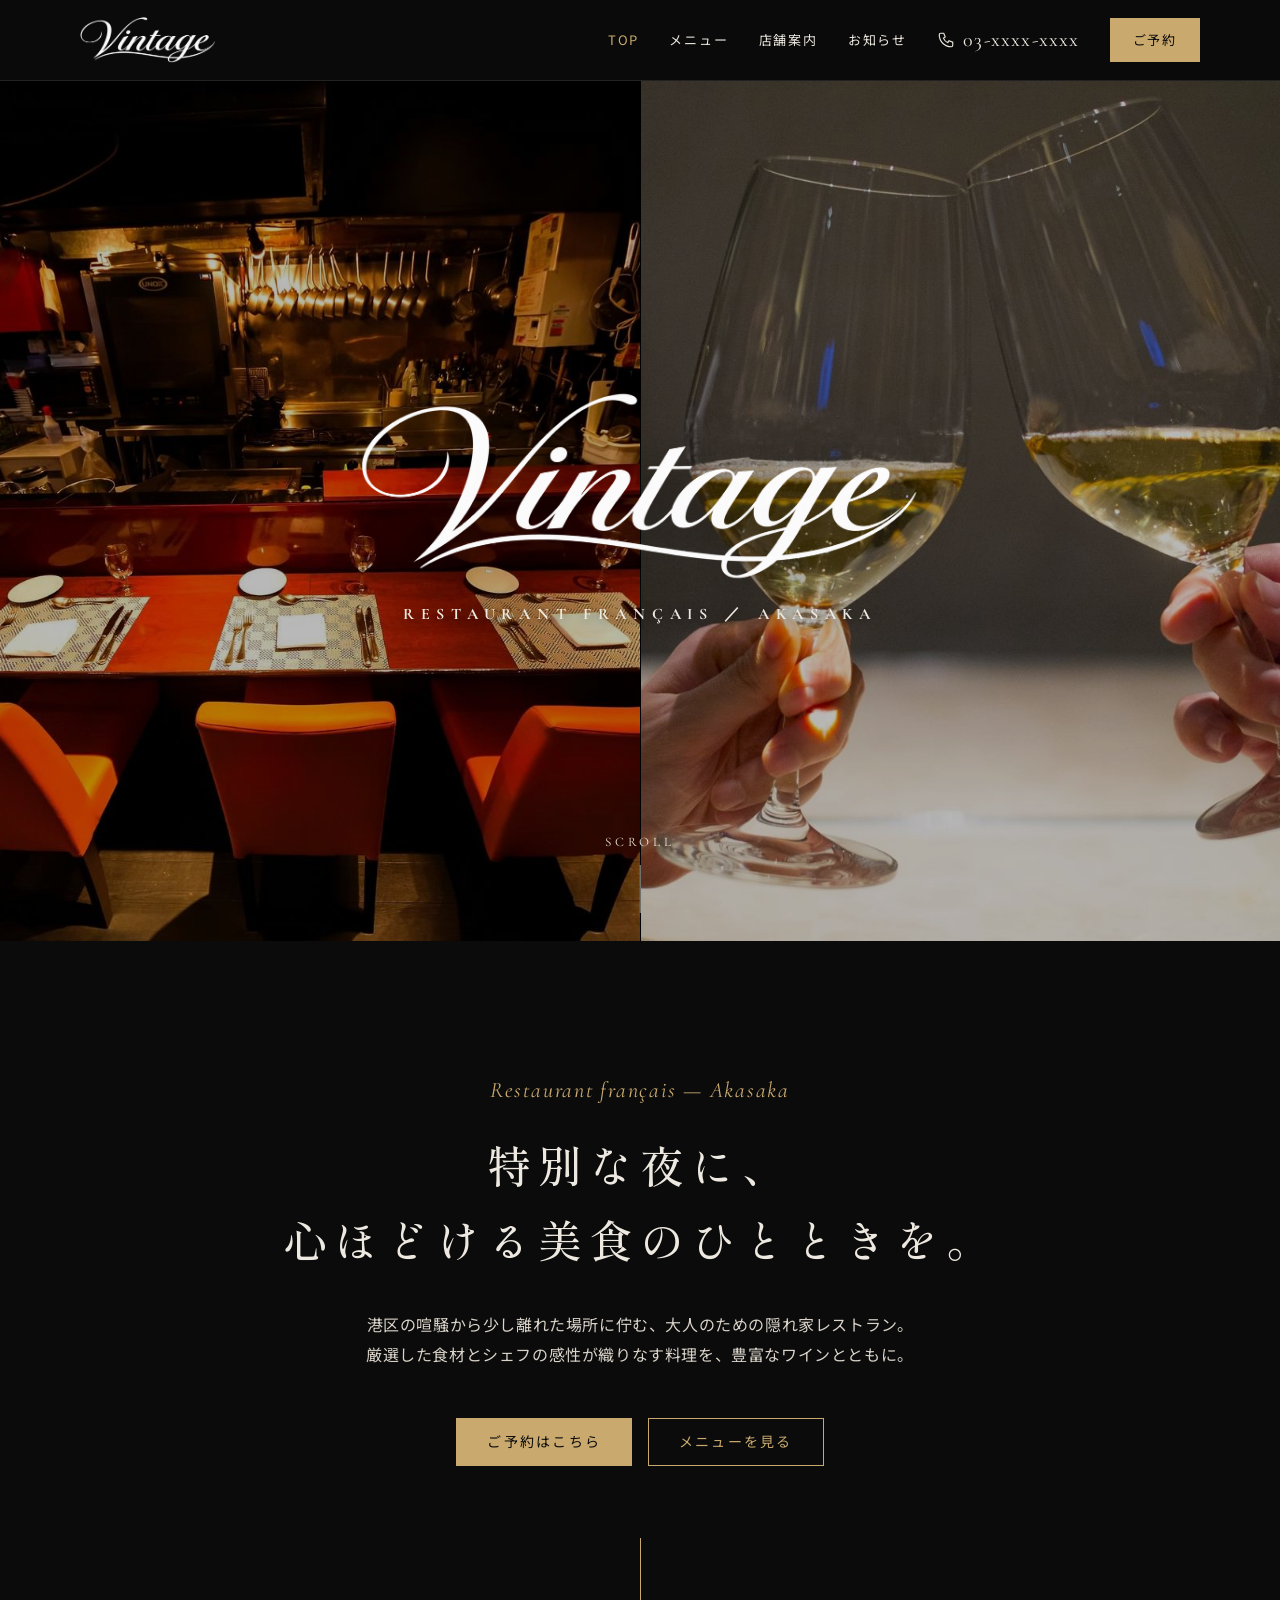
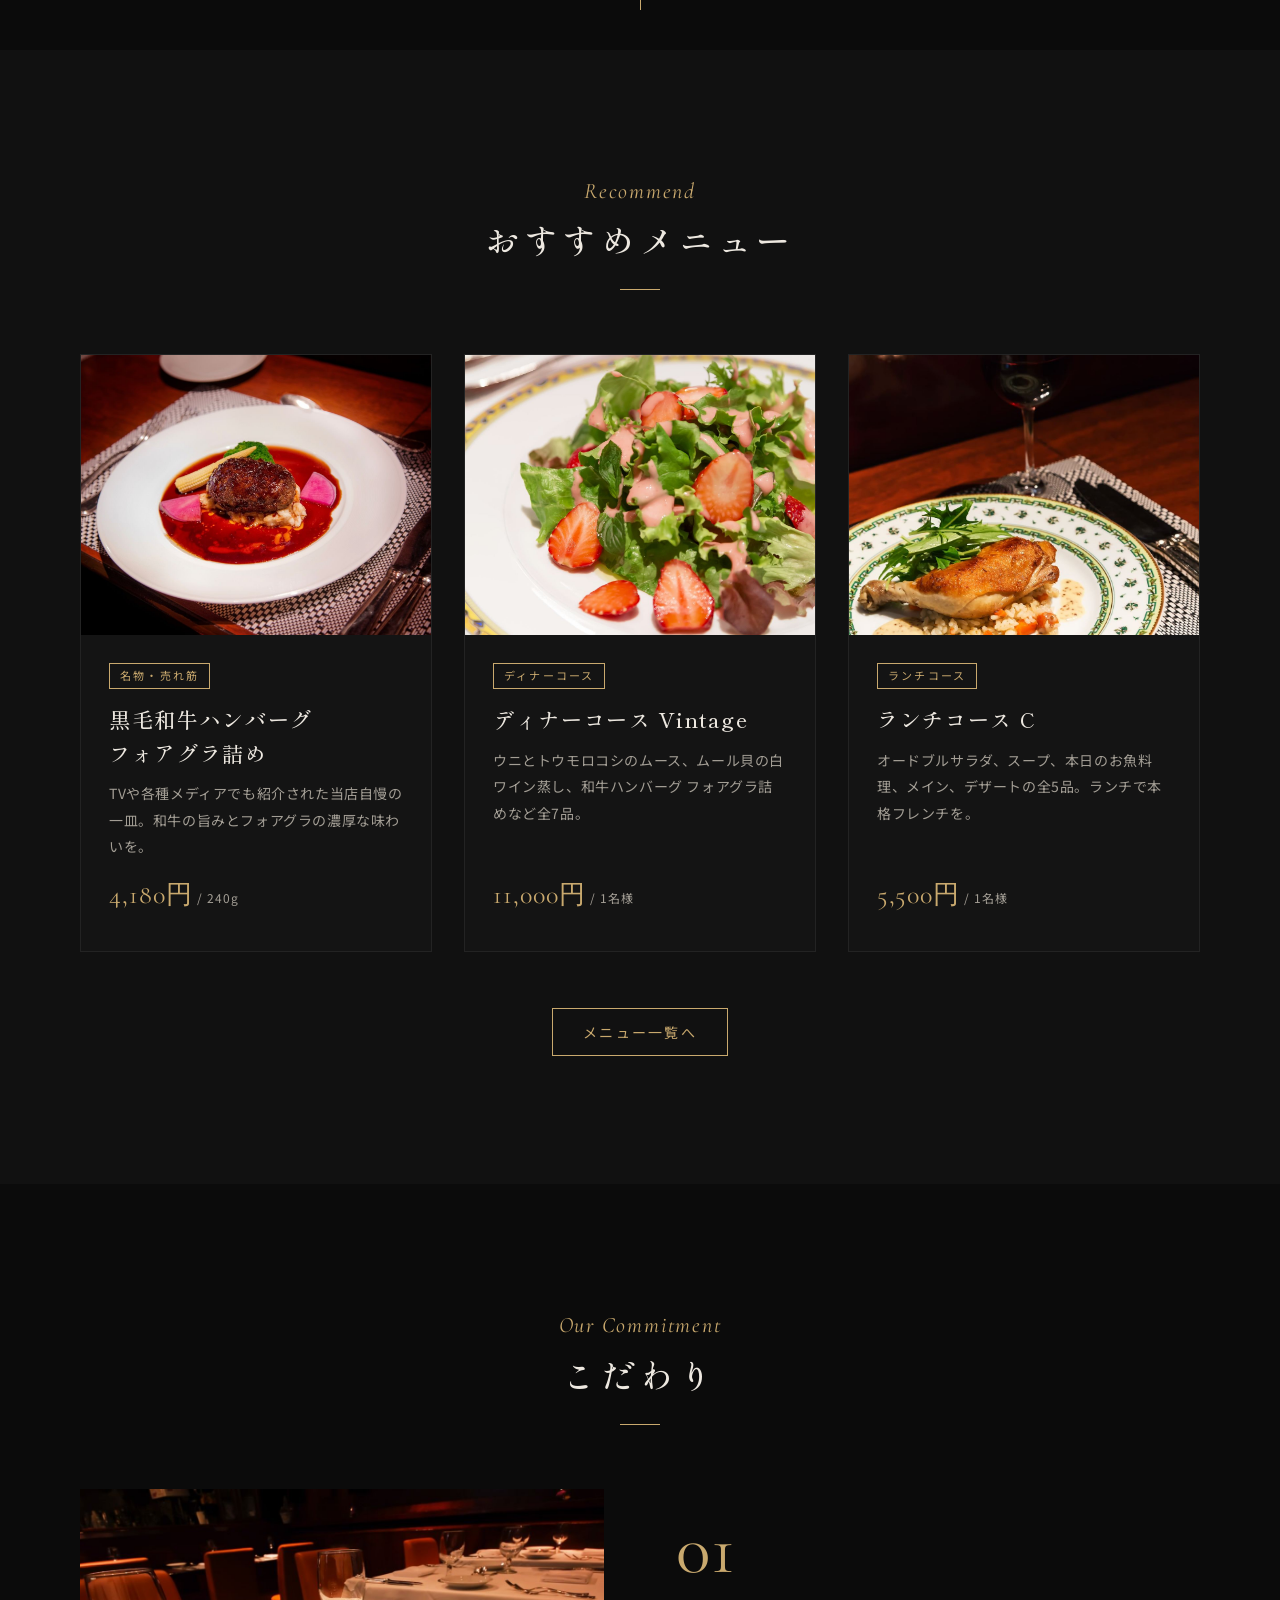
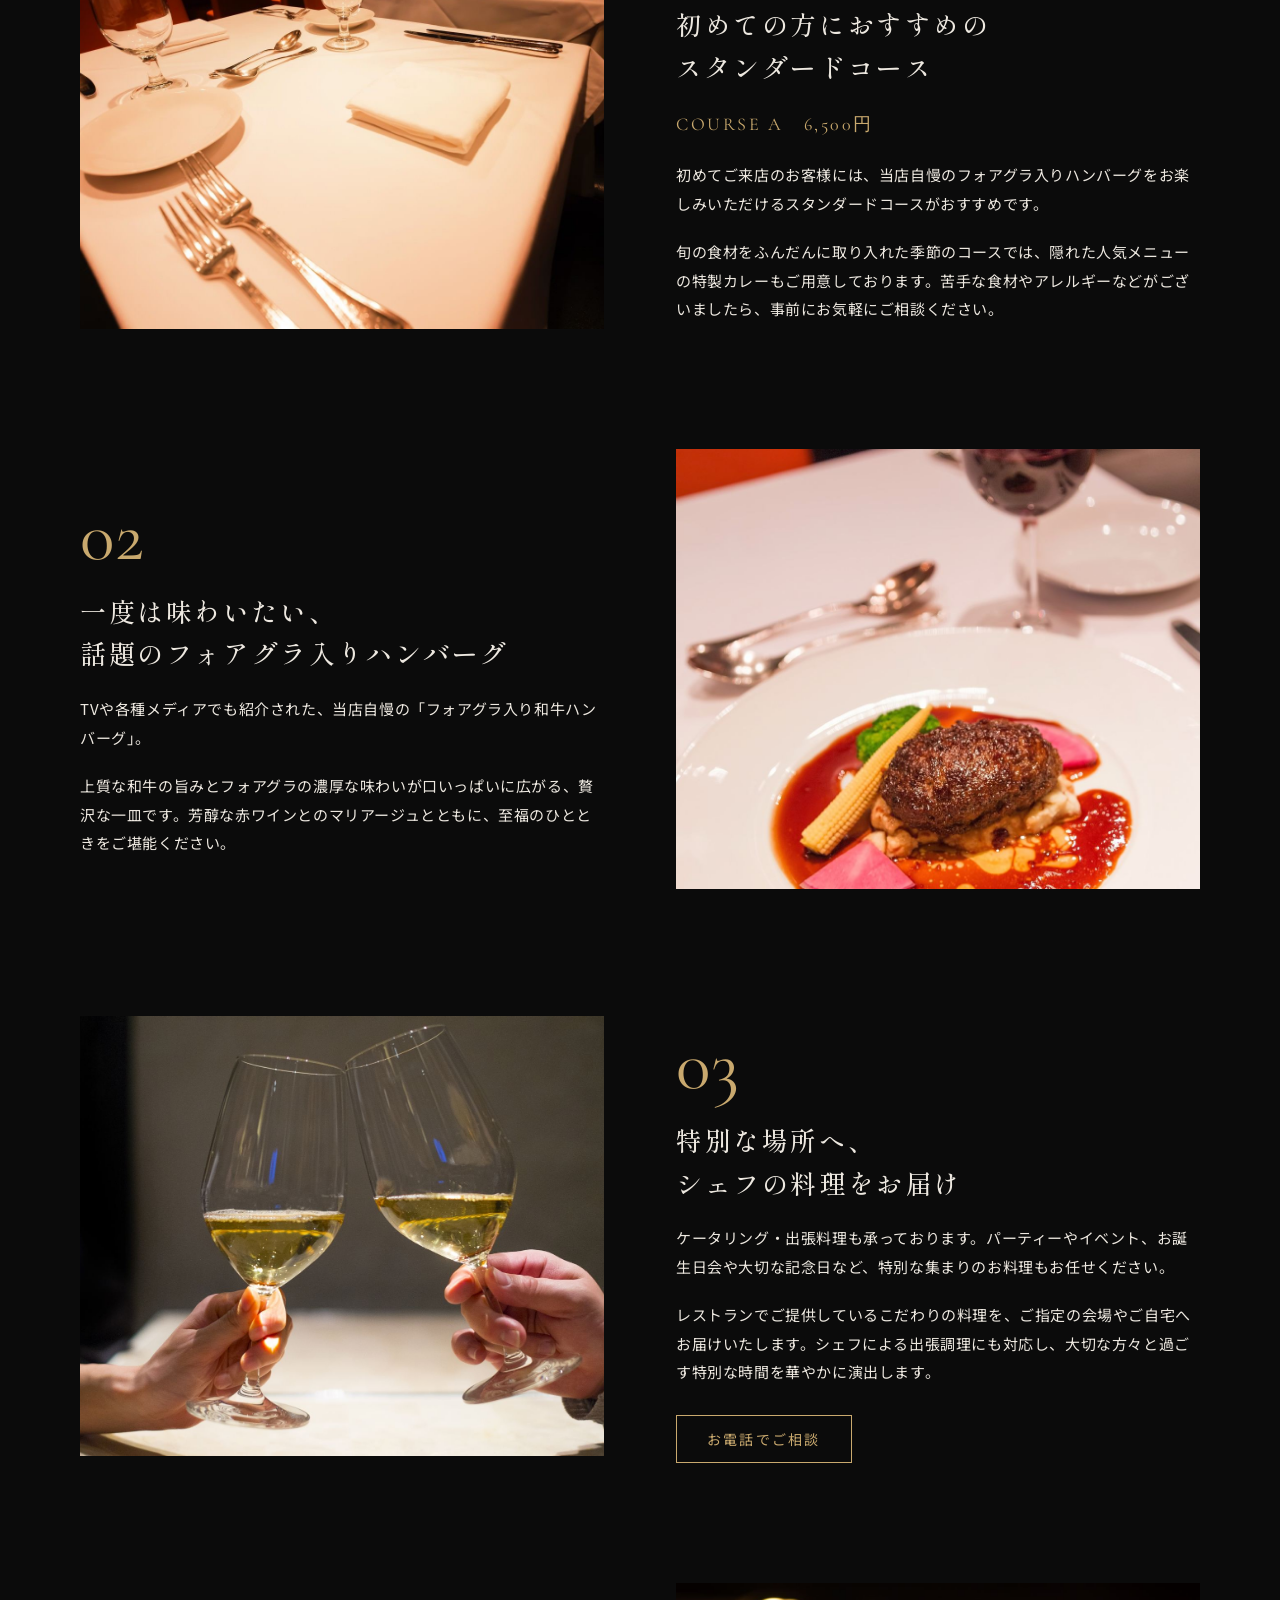
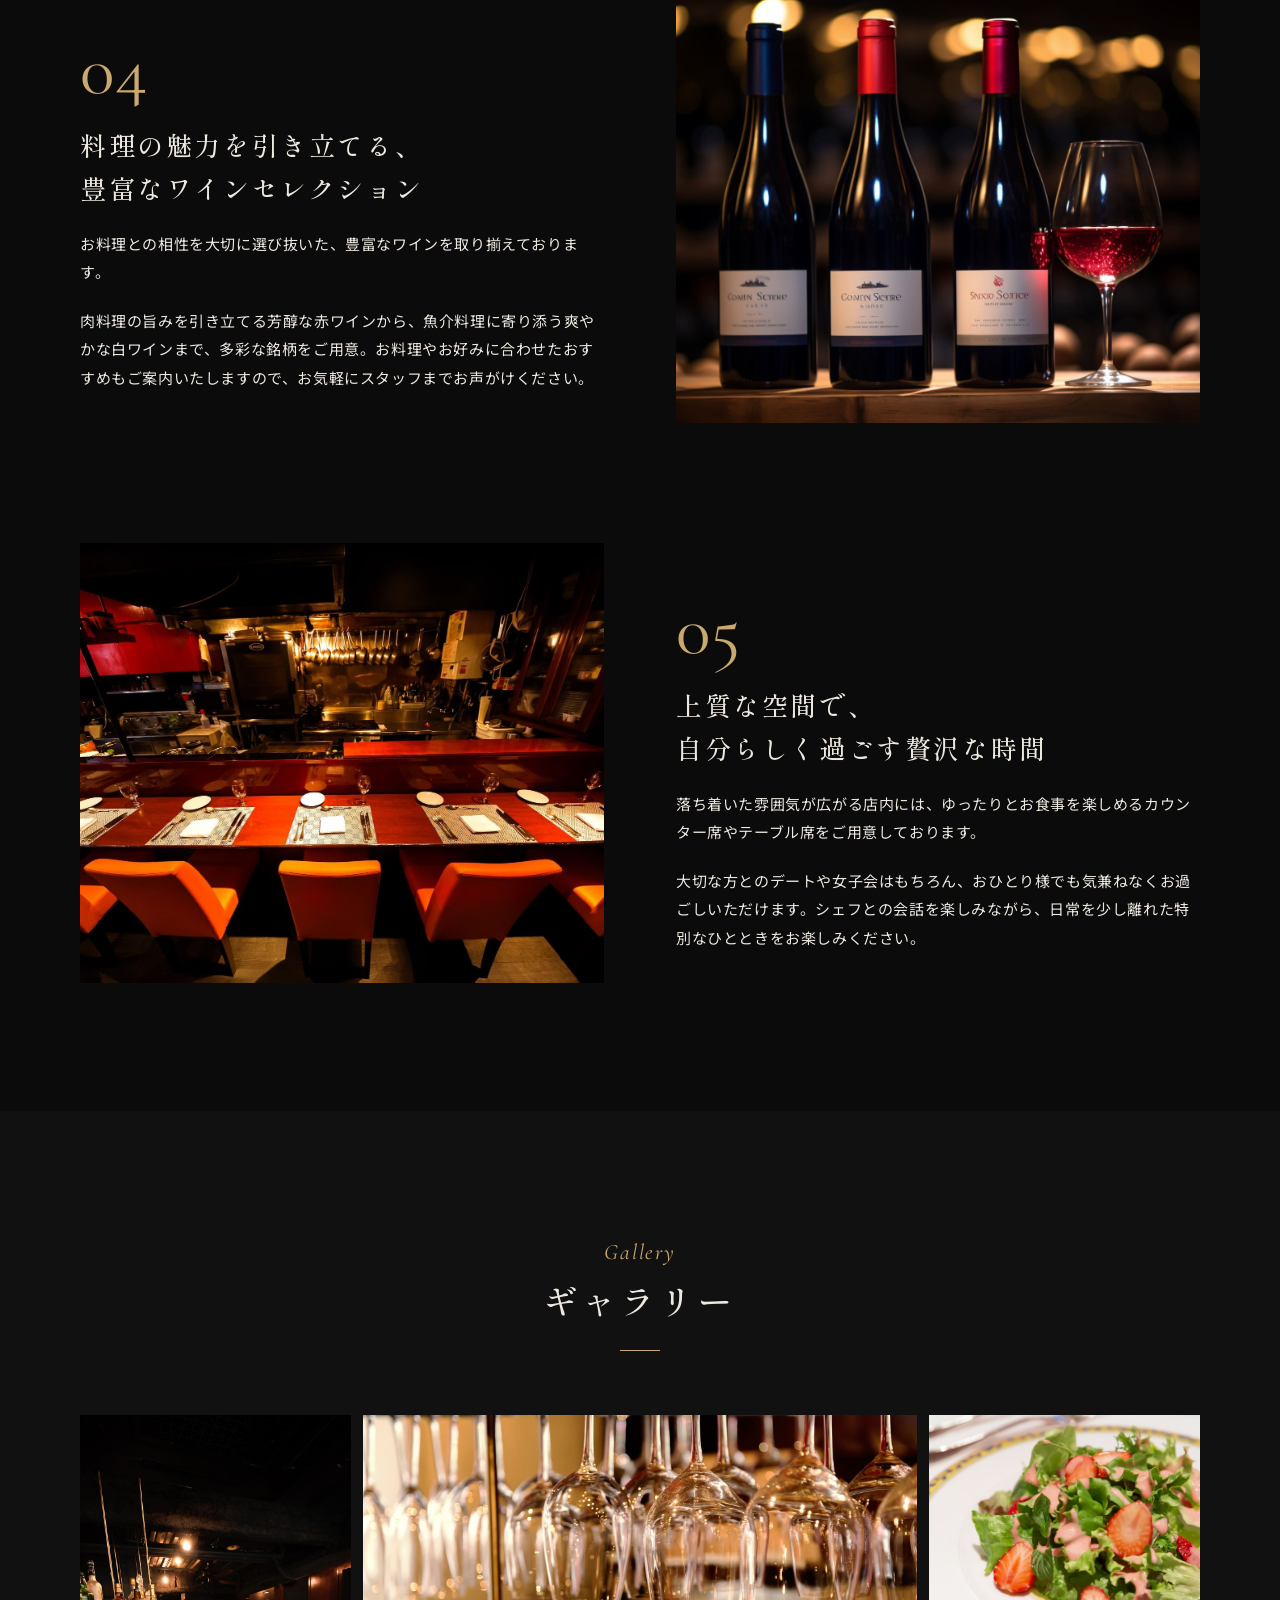
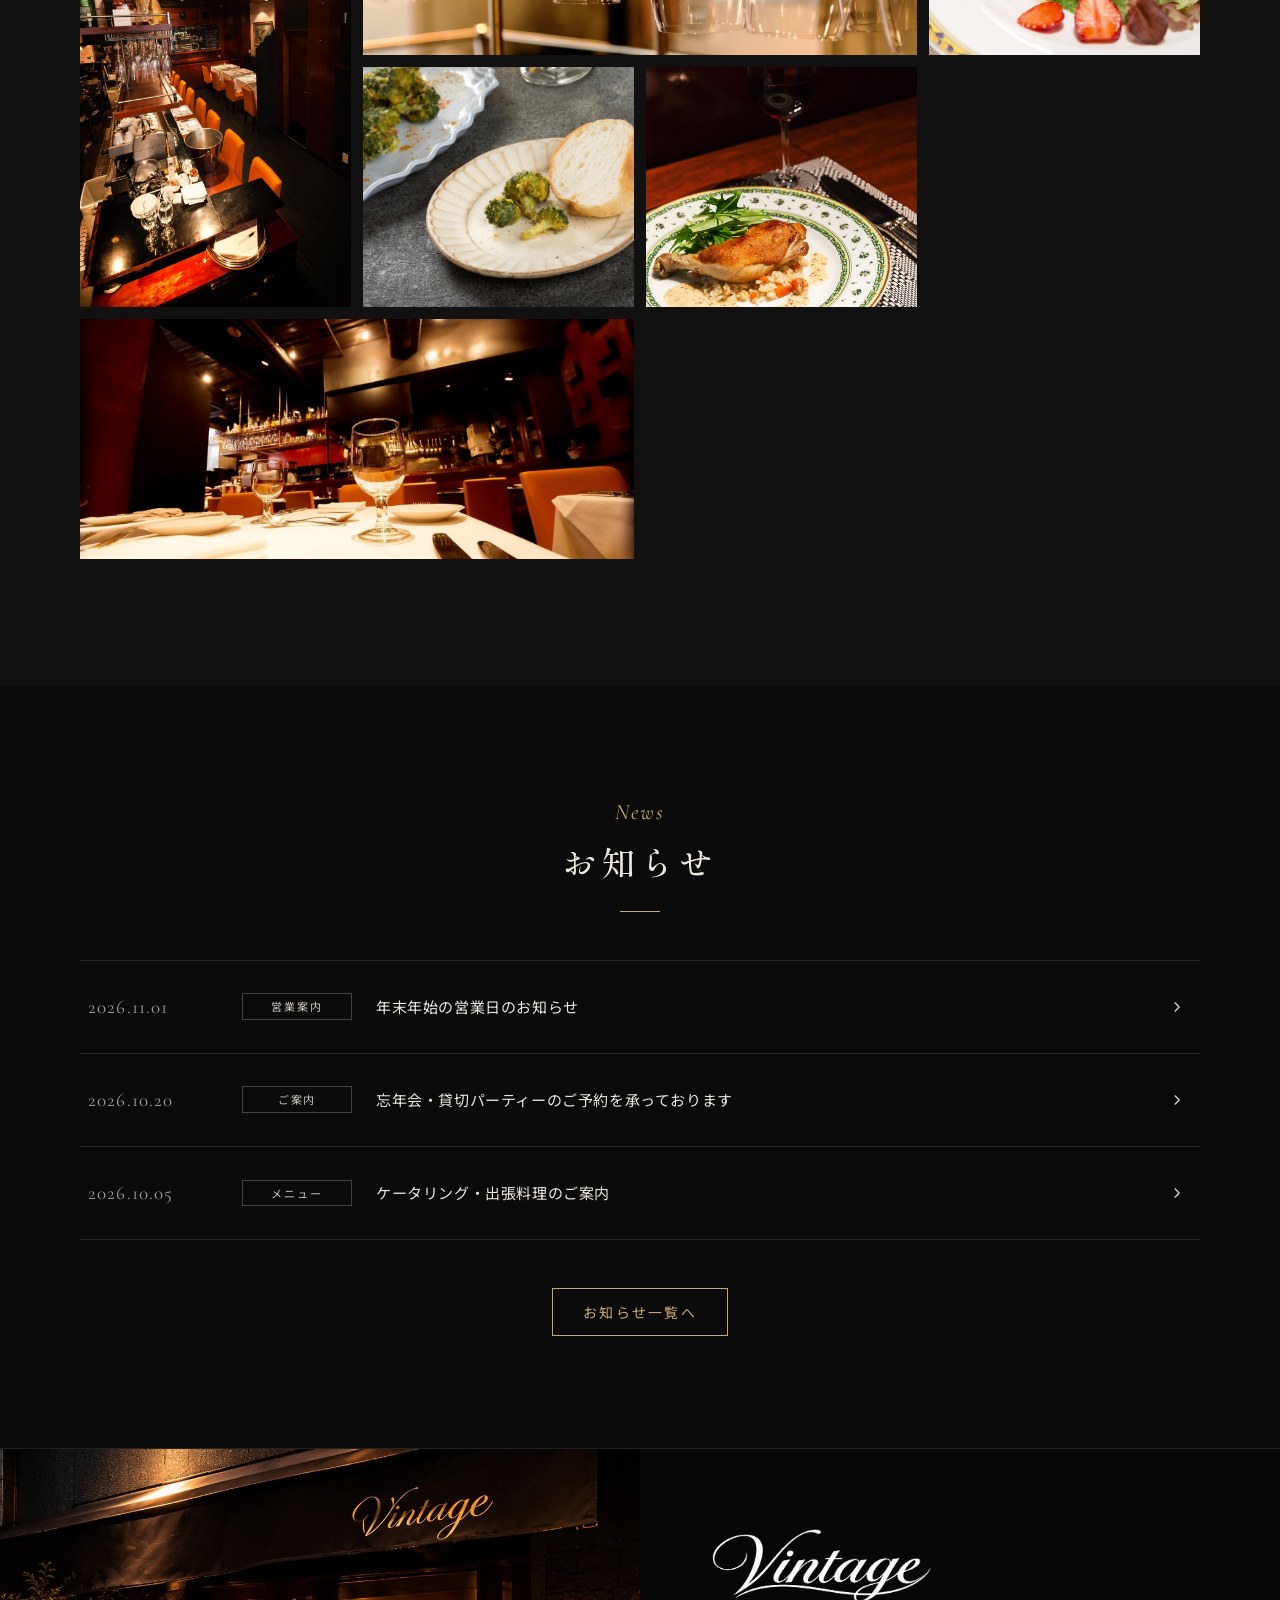
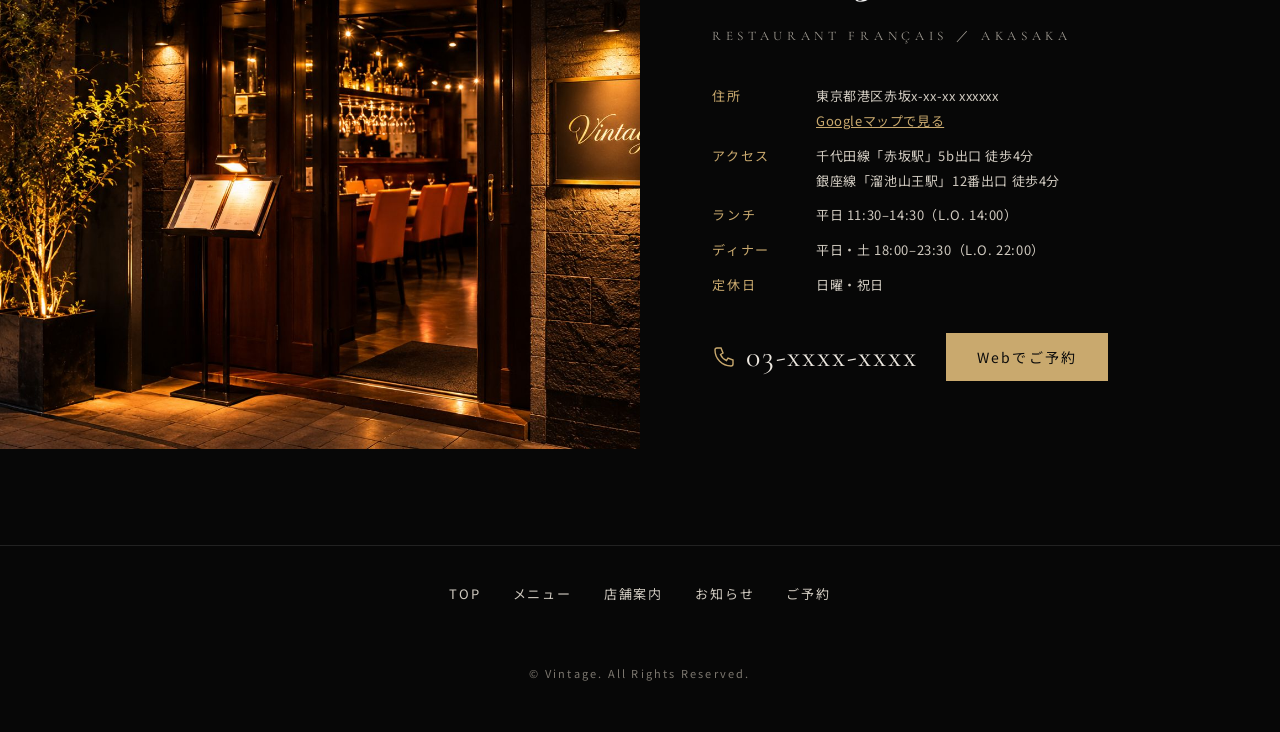
==== index.html @ 378ab314 "Vintage 公式サイトを追加 TOP・メニュー・店舗案内・お知らせ・予約の5ページを静的HTML/CSS/JSで実装。 二分割カルーセルのメインビジュアル、スマホメニュー、予約フォーム（確認表示の" ====
<!doctype html>
<html lang="ja">
<head>
<meta charset="utf-8">
<meta name="viewport" content="width=device-width, initial-scale=1">
<title>Vintage | 赤坂のフランス料理レストラン</title>
<meta name="description" content="東京・赤坂のフランス料理レストラン「Vintage」。メディアでも話題のフォアグラ入りハンバーグと豊富なワインで、特別な夜をお過ごしください。">
<link rel="preconnect" href="https://fonts.googleapis.com">
<link rel="preconnect" href="https://fonts.gstatic.com" crossorigin>
<link href="https://fonts.googleapis.com/css2?family=Cormorant+Garamond:ital,wght@0,400;0,500;1,400&amp;family=Shippori+Mincho:wght@400;500;600&amp;family=Noto+Sans+JP:wght@400;500&amp;display=swap" rel="stylesheet">
<link rel="stylesheet" href="assets/css/common.css">
<link rel="stylesheet" href="assets/css/top.css">
</head>
<body>
<div class="vt">

<!-- Header -->
<header class="hd">
<div class="wrap hd-in">
<a class="logo" href="index.html"><img src="assets/images/logo.png" alt="Vintage トップへ"></a>
<nav class="nav" aria-label="メインメニュー">
<a class="cur" href="index.html">TOP</a>
<a href="menu.html">メニュー</a>
<a href="shop.html">店舗案内</a>
<a href="news.html">お知らせ</a>
<a class="tel" href="tel:03-xxxx-xxxx"><svg width="18" height="18" viewBox="0 0 24 24" fill="none" stroke="currentColor" stroke-width="1.5" aria-hidden="true"><path d="M5 3h4l2 5-2.5 1.5a11 11 0 0 0 6 6L16 13l5 2v4a2 2 0 0 1-2 2A16 16 0 0 1 3 5a2 2 0 0 1 2-2"></path></svg>03-xxxx-xxxx</a>
<a class="btn solid" href="reserve.html">ご予約</a>
</nav>
<button class="menu-btn" type="button" aria-label="メニューを開く" aria-expanded="false" aria-controls="sp-nav"><svg width="22" height="22" viewBox="0 0 24 24" fill="none" stroke="currentColor" stroke-width="1.5" aria-hidden="true"><path d="M3 7h18M3 12h18M3 17h18"></path></svg></button>
</div>
<nav class="sp-nav" id="sp-nav" hidden aria-label="スマートフォンメニュー">
<a href="index.html">TOP</a>
<a href="menu.html">メニュー</a>
<a href="shop.html">店舗案内</a>
<a href="news.html">お知らせ</a>
<a href="tel:03-xxxx-xxxx">TEL 03-xxxx-xxxx</a>
<a class="btn solid" href="reserve.html">ご予約はこちら</a>
</nav>
</header>

<!-- First view -->
<section class="mv" aria-label="Vintage メインビジュアル">
<div class="mv-half">
<img class="slide on" src="assets/images/interior-v.jpg" alt="カウンターとテーブル席が並ぶ店内">
<img class="slide" src="assets/images/counter.jpg" alt="オープンキッチンに面したカウンター席" loading="lazy">
<img class="slide" src="assets/images/glasses.jpg" alt="吊るされたワイングラス" loading="lazy">
<img class="slide" src="assets/images/fork.jpg" alt="テーブル席の眺め" loading="lazy">
</div>
<div class="mv-half">
<img class="slide on" src="assets/images/hamburg-v.jpg" alt="フォアグラ入りハンバーグと赤ワイン">
<img class="slide" src="assets/images/toast.jpg" alt="白ワインで乾杯する二人" loading="lazy">
<img class="slide" src="assets/images/wines.jpg" alt="赤ワインのボトルとグラス" loading="lazy">
<img class="slide" src="assets/images/salad.jpg" alt="苺のサラダ" loading="lazy">
</div>
<div class="mv-veil"></div>
<h1 class="mv-logo" style="margin: 0">
<img src="assets/images/logo.png" alt="Vintage">
<p>RESTAURANT FRANÇAIS ／ AKASAKA</p>
</h1>
<div class="mv-scroll" aria-hidden="true">SCROLL<span></span></div>
</section>

<!-- Hero copy -->
<section class="intro">
<div class="wrap">
<p class="eyebrow">Restaurant français — Akasaka</p>
<h2 class="intro-copy">特別な夜に、<br>心ほどける美食のひとときを。</h2>
<p class="lead">港区の喧騒から少し離れた場所に佇む、大人のための隠れ家レストラン。<br>厳選した食材とシェフの感性が織りなす料理を、豊富なワインとともに。</p>
<div class="acts">
<a class="btn solid" href="reserve.html">ご予約はこちら</a>
<a class="btn" href="menu.html">メニューを見る</a>
</div>
<div style="width: 1px; height: 72px; background: #C9A96E; margin: 72px auto 0"></div>
</div>
</section>

<!-- Recommended -->
<section class="sec" style="background: #111111">
<div class="wrap">
<div class="sec-head">
<p class="eyebrow">Recommend</p>
<h2 class="h2">おすすめメニュー</h2>
<div class="rule"></div>
</div>
<div class="cards">
<article class="card">
<img src="assets/images/hamburg.jpg" alt="フォアグラ詰め黒毛和牛ハンバーグ">
<div class="card-b">
<span class="tag">名物・売れ筋</span>
<h3>黒毛和牛ハンバーグ<br>フォアグラ詰め</h3>
<p class="muted" style="margin: 0; font-size: 14px">TVや各種メディアでも紹介された当店自慢の一皿。和牛の旨みとフォアグラの濃厚な味わいを。</p>
<p class="price" style="margin-bottom: 0">4,180円<small>/ 240g</small></p>
</div>
</article>
<article class="card">
<img src="assets/images/salad.jpg" alt="苺とグリーンのサラダ">
<div class="card-b">
<span class="tag">ディナーコース</span>
<h3>ディナーコース Vintage</h3>
<p class="muted" style="margin: 0; font-size: 14px">ウニとトウモロコシのムース、ムール貝の白ワイン蒸し、和牛ハンバーグ フォアグラ詰めなど全7品。</p>
<p class="price" style="margin-bottom: 0">11,000円<small>/ 1名様</small></p>
</div>
</article>
<article class="card">
<img src="assets/images/chicken.jpg" alt="コンフィとワイン">
<div class="card-b">
<span class="tag">ランチコース</span>
<h3>ランチコース C</h3>
<p class="muted" style="margin: 0; font-size: 14px">オードブルサラダ、スープ、本日のお魚料理、メイン、デザートの全5品。ランチで本格フレンチを。</p>
<p class="price" style="margin-bottom: 0">5,500円<small>/ 1名様</small></p>
</div>
</article>
</div>
<div style="text-align: center; margin-top: 56px"><a class="btn" href="menu.html">メニュー一覧へ</a></div>
</div>
</section>

<!-- Kodawari -->
<section class="sec">
<div class="wrap">
<div class="sec-head">
<p class="eyebrow">Our Commitment</p>
<h2 class="h2">こだわり</h2>
<div class="rule"></div>
</div>
<div class="kd">
<div class="kd-row">
<div class="kd-img"><img src="assets/images/tableset.jpg" alt="白いクロスのテーブルセッティング"></div>
<div>
<p class="kd-num">01</p>
<h3>初めての方におすすめの<br>スタンダードコース</h3>
<span class="kd-sub">COURSE A　6,500円</span>
<p>初めてご来店のお客様には、当店自慢のフォアグラ入りハンバーグをお楽しみいただけるスタンダードコースがおすすめです。</p>
<p>旬の食材をふんだんに取り入れた季節のコースでは、隠れた人気メニューの特製カレーもご用意しております。苦手な食材やアレルギーなどがございましたら、事前にお気軽にご相談ください。</p>
</div>
</div>
<div class="kd-row rev">
<div class="kd-img"><img src="assets/images/hamburg-v.jpg" alt="赤ワインとフォアグラ入りハンバーグ"></div>
<div>
<p class="kd-num">02</p>
<h3>一度は味わいたい、<br>話題のフォアグラ入りハンバーグ</h3>
<p>TVや各種メディアでも紹介された、当店自慢の「フォアグラ入り和牛ハンバーグ」。</p>
<p>上質な和牛の旨みとフォアグラの濃厚な味わいが口いっぱいに広がる、贅沢な一皿です。芳醇な赤ワインとのマリアージュとともに、至福のひとときをご堪能ください。</p>
</div>
</div>
<div class="kd-row">
<div class="kd-img"><img src="assets/images/toast.jpg" alt="白ワインで乾杯する二人"></div>
<div>
<p class="kd-num">03</p>
<h3>特別な場所へ、<br>シェフの料理をお届け</h3>
<p>ケータリング・出張料理も承っております。パーティーやイベント、お誕生日会や大切な記念日など、特別な集まりのお料理もお任せください。</p>
<p>レストランでご提供しているこだわりの料理を、ご指定の会場やご自宅へお届けいたします。シェフによる出張調理にも対応し、大切な方々と過ごす特別な時間を華やかに演出します。</p>
<div style="margin-top: 28px"><a class="btn" href="tel:03-xxxx-xxxx">お電話でご相談</a></div>
</div>
</div>
<div class="kd-row rev">
<div class="kd-img"><img src="assets/images/wines.jpg" alt="並んだ赤ワインのボトルとグラス"></div>
<div>
<p class="kd-num">04</p>
<h3>料理の魅力を引き立てる、<br>豊富なワインセレクション</h3>
<p>お料理との相性を大切に選び抜いた、豊富なワインを取り揃えております。</p>
<p>肉料理の旨みを引き立てる芳醇な赤ワインから、魚介料理に寄り添う爽やかな白ワインまで、多彩な銘柄をご用意。お料理やお好みに合わせたおすすめもご案内いたしますので、お気軽にスタッフまでお声がけください。</p>
</div>
</div>
<div class="kd-row">
<div class="kd-img"><img src="assets/images/counter.jpg" alt="オープンキッチンに面したカウンター席"></div>
<div>
<p class="kd-num">05</p>
<h3>上質な空間で、<br>自分らしく過ごす贅沢な時間</h3>
<p>落ち着いた雰囲気が広がる店内には、ゆったりとお食事を楽しめるカウンター席やテーブル席をご用意しております。</p>
<p>大切な方とのデートや女子会はもちろん、おひとり様でも気兼ねなくお過ごしいただけます。シェフとの会話を楽しみながら、日常を少し離れた特別なひとときをお楽しみください。</p>
</div>
</div>
</div>
</div>
</section>

<!-- Gallery -->
<section class="sec" style="background: #111111">
<div class="wrap">
<div class="sec-head">
<p class="eyebrow">Gallery</p>
<h2 class="h2">ギャラリー</h2>
<div class="rule"></div>
</div>
<div class="gal">
<img class="tall" src="assets/images/interior-v.jpg" alt="店内の奥行き">
<img class="wide" src="assets/images/glasses.jpg" alt="吊るされたワイングラス">
<img src="assets/images/salad.jpg" alt="苺のサラダ">
<img src="assets/images/broccoli.jpg" alt="ブロッコリーのフリットとパン">
<img src="assets/images/chicken.jpg" alt="コンフィと赤ワイン">
<img class="wide" src="assets/images/fork.jpg" alt="テーブル席の眺め">
</div>
</div>
</section>

<!-- News -->
<section class="sec" style="padding-top: 112px; padding-bottom: 112px">
<div class="wrap">
<div class="sec-head" style="margin-bottom: 48px">
<p class="eyebrow">News</p>
<h2 class="h2">お知らせ</h2>
<div class="rule"></div>
</div>
<ul class="news">
<li><a href="news.html#n1"><span class="date">2026.11.01</span><span class="cat">営業案内</span><span class="ttl">年末年始の営業日のお知らせ</span><svg width="18" height="18" viewBox="0 0 24 24" fill="none" stroke="currentColor" stroke-width="1.5" aria-hidden="true"><path d="M9 6l6 6-6 6"></path></svg></a></li>
<li><a href="news.html#n2"><span class="date">2026.10.20</span><span class="cat">ご案内</span><span class="ttl">忘年会・貸切パーティーのご予約を承っております</span><svg width="18" height="18" viewBox="0 0 24 24" fill="none" stroke="currentColor" stroke-width="1.5" aria-hidden="true"><path d="M9 6l6 6-6 6"></path></svg></a></li>
<li><a href="news.html#n3"><span class="date">2026.10.05</span><span class="cat">メニュー</span><span class="ttl">ケータリング・出張料理のご案内</span><svg width="18" height="18" viewBox="0 0 24 24" fill="none" stroke="currentColor" stroke-width="1.5" aria-hidden="true"><path d="M9 6l6 6-6 6"></path></svg></a></li>
</ul>
<div style="text-align: center; margin-top: 48px"><a class="btn" href="news.html">お知らせ一覧へ</a></div>
</div>
</section>

<!-- Footer -->
<footer class="ft">
<div class="ft-main">
<div class="ft-photo"><img src="assets/images/exterior.jpg" alt="夜のVintage外観"></div>
<div class="ft-body">
<a class="ft-logo" href="index.html"><img src="assets/images/logo.png" alt="Vintage トップへ"></a>
<p class="ft-sub">RESTAURANT FRANÇAIS ／ AKASAKA</p>
<dl class="ft-dl">
<dt>住所</dt><dd>東京都港区赤坂x-xx-xx xxxxxx<br><a href="https://www.google.com/maps/search/?api=1&amp;query=%E6%9D%B1%E4%BA%AC%E9%83%BD%E6%B8%AF%E5%8C%BA%E8%B5%A4%E5%9D%82" target="_blank" rel="noopener">Googleマップで見る</a></dd>
<dt>アクセス</dt><dd>千代田線「赤坂駅」5b出口 徒歩4分<br>銀座線「溜池山王駅」12番出口 徒歩4分</dd>
<dt>ランチ</dt><dd>平日 11:30–14:30（L.O. 14:00）</dd>
<dt>ディナー</dt><dd>平日・土 18:00–23:30（L.O. 22:00）</dd>
<dt>定休日</dt><dd>日曜・祝日</dd>
</dl>
<div class="ft-acts">
<a class="ft-tel" href="tel:03-xxxx-xxxx"><svg width="24" height="24" viewBox="0 0 24 24" fill="none" stroke="#C9A96E" stroke-width="1.4" aria-hidden="true"><path d="M5 3h4l2 5-2.5 1.5a11 11 0 0 0 6 6L16 13l5 2v4a2 2 0 0 1-2 2A16 16 0 0 1 3 5a2 2 0 0 1 2-2"></path></svg>03-xxxx-xxxx</a>
<a class="btn solid" href="reserve.html">Webでご予約</a>
</div>
</div>
</div>
<nav class="ft-nav" aria-label="フッターメニュー">
<a href="index.html">TOP</a>
<a href="menu.html">メニュー</a>
<a href="shop.html">店舗案内</a>
<a href="news.html">お知らせ</a>
<a href="reserve.html">ご予約</a>
</nav>
<p class="copy">© Vintage. All Rights Reserved.</p>
</footer>

</div>
<script src="assets/js/main.js" defer></script>
</body>
</html>
---- assets/css/common.css ----
/* Vintage — shared styles (header, footer, buttons, base) */
body{margin:0;background:#0B0B0B}
a{color:#C9A96E}
a:hover{color:#E3CB98}
.vt{font-family:'Noto Sans JP',sans-serif;color:#EDE8E0;background:#0B0B0B;line-height:1.9;letter-spacing:.04em;font-size:15px}
.vt *{box-sizing:border-box}
.vt img{display:block;max-width:100%}
.wrap{max-width:1200px;margin:0 auto;padding:0 40px}
.hd{position:sticky;top:0;z-index:50;background:rgba(11,11,11,.94);border-bottom:1px solid #222}
.hd-in{display:flex;align-items:center;justify-content:space-between;gap:24px;height:80px}
.logo{font-family:'Cormorant Garamond',serif;font-size:34px;letter-spacing:.14em;color:#EDE8E0;text-decoration:none;line-height:1}
.logo:hover{color:#EDE8E0}
.hd .logo img{height:46px;width:auto;display:block}
.logo small{display:block;font-size:10px;letter-spacing:.3em;color:#A39E95;margin-top:6px;font-family:'Noto Sans JP',sans-serif}
.nav{display:flex;gap:30px;align-items:center}
.nav a{color:#EDE8E0;text-decoration:none;font-size:13px;letter-spacing:.14em}
.nav a:hover,.nav a.cur{color:#C9A96E}
.nav .tel{display:flex;align-items:center;gap:8px;font-family:'Cormorant Garamond',serif;font-size:20px;letter-spacing:.06em}
.btn{display:inline-flex;align-items:center;justify-content:center;gap:10px;min-height:48px;padding:0 30px;border:1px solid #C9A96E;color:#C9A96E;background:transparent;text-decoration:none;font-size:14px;letter-spacing:.16em;font-family:'Noto Sans JP',sans-serif;cursor:pointer;transition:background .2s,color .2s}
.btn:hover{background:#C9A96E;color:#0B0B0B}
.btn.solid{background:#C9A96E;color:#0B0B0B}
.btn.solid:hover{background:#E3CB98;border-color:#E3CB98;color:#0B0B0B}
.nav .btn{min-height:44px;padding:0 22px;color:#0B0B0B}
.menu-btn{display:none;width:48px;height:48px;align-items:center;justify-content:center;background:transparent;border:1px solid #333;color:#EDE8E0;cursor:pointer}
.sp-nav{border-top:1px solid #222;padding:12px 20px 24px;display:flex;flex-direction:column;background:#0B0B0B}
.sp-nav a{color:#EDE8E0;text-decoration:none;padding:14px 0;border-bottom:1px solid #1C1C1C;letter-spacing:.14em;font-size:15px}
.sp-nav .btn{margin-top:20px;border-bottom:1px solid #C9A96E;color:#0B0B0B}
.muted{color:#A39E95}
.ft{border-top:1px solid #222;background:#070707;padding:0 0 32px}
.ft-main{display:grid;grid-template-columns:minmax(0,1fr) minmax(0,1fr)}
.ft-photo{position:relative;min-height:600px}
.ft-photo img{position:absolute;inset:0;width:100%;height:100%;object-fit:cover}
.ft-body{padding:80px 72px 64px;max-width:680px}
.ft-logo{display:inline-block}
.ft-logo img{width:220px;height:auto}
.ft-sub{margin:12px 0 0;font-family:'Cormorant Garamond',serif;font-size:13px;letter-spacing:.36em;color:#A39E95}
.ft-dl{display:grid;grid-template-columns:88px minmax(0,1fr);gap:10px 16px;margin:36px 0 0;font-size:13px;line-height:1.9}
.ft-dl dt{color:#C9A96E;letter-spacing:.14em}
.ft-dl dd{margin:0;color:#CFC9BF}
.ft-acts{display:flex;flex-wrap:wrap;align-items:center;gap:20px 28px;margin-top:36px}
.ft-tel{display:inline-flex;align-items:center;gap:10px;font-family:'Cormorant Garamond',serif;font-size:30px;letter-spacing:.06em;color:#EDE8E0;text-decoration:none;line-height:1;min-height:44px}
.ft-tel:hover{color:#C9A96E}
.ft .ft-nav{max-width:none;justify-content:center;margin:96px 0 0;padding:36px 20px 0;border-top:1px solid #222}
.ft .copy{margin:56px 0 0;padding-bottom:16px}
.ft-in{display:flex;flex-wrap:wrap;justify-content:space-between;gap:48px}
.ft-nav{display:flex;flex-wrap:wrap;gap:12px 32px;align-content:flex-start;max-width:420px}
.ft-nav a{color:#CFC9BF;text-decoration:none;font-size:13px;letter-spacing:.14em}
.ft-nav a:hover{color:#C9A96E}
.copy{margin-top:64px;font-size:11px;letter-spacing:.2em;color:#7C776F;text-align:center}
[hidden]{display:none!important}
@media (min-width:961px){.sp-nav{display:none!important}}
@media (max-width:960px){
.hd .logo img{height:38px}
.nav{display:none}
.menu-btn{display:inline-flex}
.wrap{padding:0 20px}
.ft-main{grid-template-columns:minmax(0,1fr)}
.ft-photo{min-height:260px}
.ft-body{padding:48px 20px 40px}
.ft-logo img{width:180px}
}
---- assets/css/top.css ----
/* Vintage | 赤坂のフランス料理レストラン */
.eyebrow{font-family:'Cormorant Garamond',serif;font-style:italic;color:#C9A96E;font-size:22px;letter-spacing:.08em;line-height:1.2;margin:0}
.h2{font-family:'Shippori Mincho',serif;font-weight:500;font-size:34px;line-height:1.5;margin:10px 0 0;letter-spacing:.14em}
.sec-head{text-align:center;margin-bottom:64px}
.sec-head .rule{width:40px;height:1px;background:#C9A96E;margin:24px auto 0}
.sec{padding:128px 0}
.mv{position:relative;height:860px;display:grid;grid-template-columns:repeat(2,minmax(0,1fr));overflow:hidden;background:#000}
.mv-half{position:relative;overflow:hidden}
.mv-half + .mv-half{border-left:1px solid #000}
.slide{position:absolute;inset:0;width:100%;height:100%;object-fit:cover;opacity:0;transform:scale(1.08);transition:opacity 1.6s ease,transform 7s ease-out}
.slide.on{opacity:1;transform:scale(1)}
.mv-veil{position:absolute;inset:0;background:rgba(0,0,0,.28);pointer-events:none}
.mv-logo{position:absolute;left:50%;top:50%;transform:translate(-50%,-50%);width:min(560px,70%);text-align:center;pointer-events:none}
.mv-logo img{width:100%;height:auto;margin:0 auto;filter:drop-shadow(0 4px 24px rgba(0,0,0,.55))}
.mv-logo p{margin:18px 0 0;font-family:'Cormorant Garamond',serif;font-size:16px;letter-spacing:.42em;color:#EDE8E0;text-shadow:0 2px 12px rgba(0,0,0,.6)}
.mv-scroll{position:absolute;left:50%;bottom:28px;transform:translateX(-50%);display:flex;flex-direction:column;align-items:center;gap:10px;font-family:'Cormorant Garamond',serif;font-size:13px;letter-spacing:.3em;color:#EDE8E0}
.mv-scroll span{display:block;width:1px;height:48px;background:rgba(237,232,224,.6)}
.intro{padding:136px 0 40px;text-align:center}
.intro .intro-copy{font-family:'Shippori Mincho',serif;font-weight:500;font-size:44px;line-height:1.7;letter-spacing:.16em;margin:24px 0 0}
.intro .lead{font-size:16px;margin:32px auto 0;max-width:620px;color:#D9D3C9}
.intro .acts{display:flex;flex-wrap:wrap;justify-content:center;gap:16px;margin-top:48px}
@media (prefers-reduced-motion:reduce){.slide{transition:none;transform:none}}
.cards{display:grid;grid-template-columns:repeat(3,minmax(0,1fr));gap:32px}
.card{background:#141414;border:1px solid #232323;display:flex;flex-direction:column}
.card img{width:100%;height:280px;object-fit:cover}
.card-b{padding:28px 28px 32px;display:flex;flex-direction:column;gap:10px;flex-grow:1}
.tag{display:inline-block;align-self:flex-start;font-size:11px;letter-spacing:.2em;border:1px solid #C9A96E;color:#C9A96E;padding:2px 10px;line-height:1.8}
.card h3{font-family:'Shippori Mincho',serif;font-weight:500;font-size:21px;line-height:1.6;margin:4px 0 0;letter-spacing:.08em}
.price{font-family:'Cormorant Garamond',serif;font-size:26px;color:#C9A96E;letter-spacing:.04em;margin-top:auto}
.price small{font-family:'Noto Sans JP',sans-serif;font-size:12px;color:#A39E95;margin-left:4px}
.kd{display:flex;flex-direction:column;gap:120px}
.kd-row{display:grid;grid-template-columns:repeat(2,minmax(0,1fr));gap:72px;align-items:center}
.kd-row img{width:100%;height:440px;object-fit:cover}
.kd-row.rev .kd-img{order:2}
.kd-num{font-family:'Cormorant Garamond',serif;font-size:72px;line-height:1;color:#C9A96E;margin:0}
.kd-row h3{font-family:'Shippori Mincho',serif;font-weight:500;font-size:26px;line-height:1.65;margin:18px 0 0;letter-spacing:.1em}
.kd-row p{margin:20px 0 0}
.kd-sub{display:inline-block;margin-top:18px;font-family:'Cormorant Garamond',serif;font-size:18px;letter-spacing:.14em;color:#C9A96E}
.gal{display:grid;grid-template-columns:repeat(4,minmax(0,1fr));grid-auto-rows:240px;gap:12px}
.gal img{width:100%;height:100%;object-fit:cover}
.gal .tall{grid-row:span 2}
.gal .wide{grid-column:span 2}
.news{border-top:1px solid #262626;margin:0;padding:0;list-style:none}
.news li{border-bottom:1px solid #262626}
.news a{display:grid;grid-template-columns:130px 110px minmax(0,1fr) 24px;gap:24px;align-items:center;padding:28px 8px;color:#EDE8E0;text-decoration:none}
.news a:hover{color:#C9A96E}
.news .date{font-family:'Cormorant Garamond',serif;font-size:19px;color:#A39E95;letter-spacing:.06em}
.news .cat{font-size:11px;letter-spacing:.16em;border:1px solid #444;text-align:center;padding:2px 0;color:#CFC9BF}
@media (max-width:960px){
.sec{padding:88px 0}
.h2{font-size:26px}
.mv{height:640px;grid-template-columns:minmax(0,1fr);grid-template-rows:repeat(2,minmax(0,1fr))}
.mv-half + .mv-half{border-left:0;border-top:1px solid #000}
.mv-logo{width:78%}
.mv-logo p{font-size:11px;letter-spacing:.22em;margin-top:10px}
.intro{padding:88px 0 8px}
.intro .intro-copy{font-size:26px}
.intro .lead br{display:none}
.kd-row{grid-template-columns:minmax(0,1fr);gap:40px}
.kd{gap:80px}
.kd-row img{height:280px}
.kd-row.rev .kd-img{order:0}
.cards{grid-template-columns:minmax(0,1fr)}
.gal{grid-template-columns:repeat(2,minmax(0,1fr));grid-auto-rows:160px}
.news a{grid-template-columns:auto auto;gap:8px 16px}
.news a .ttl{grid-column:1 / -1}
.news a svg{display:none}
}
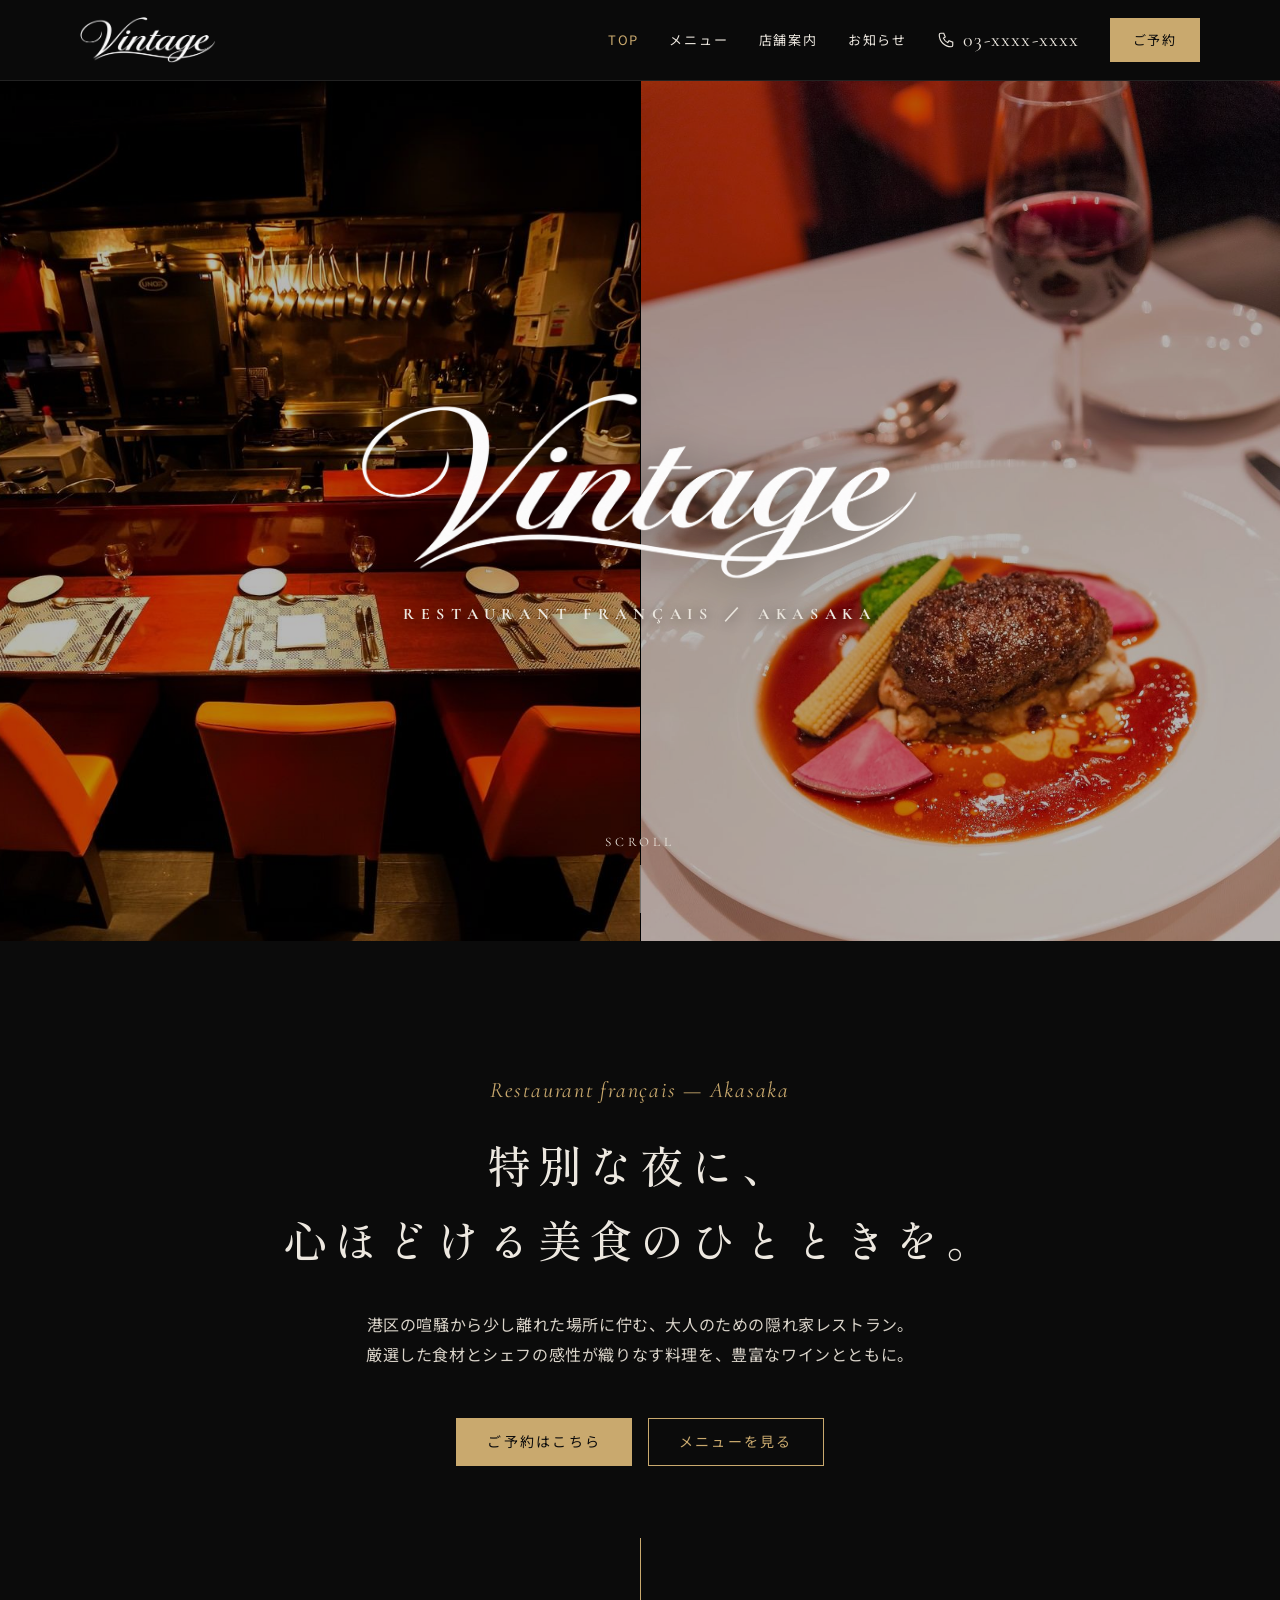
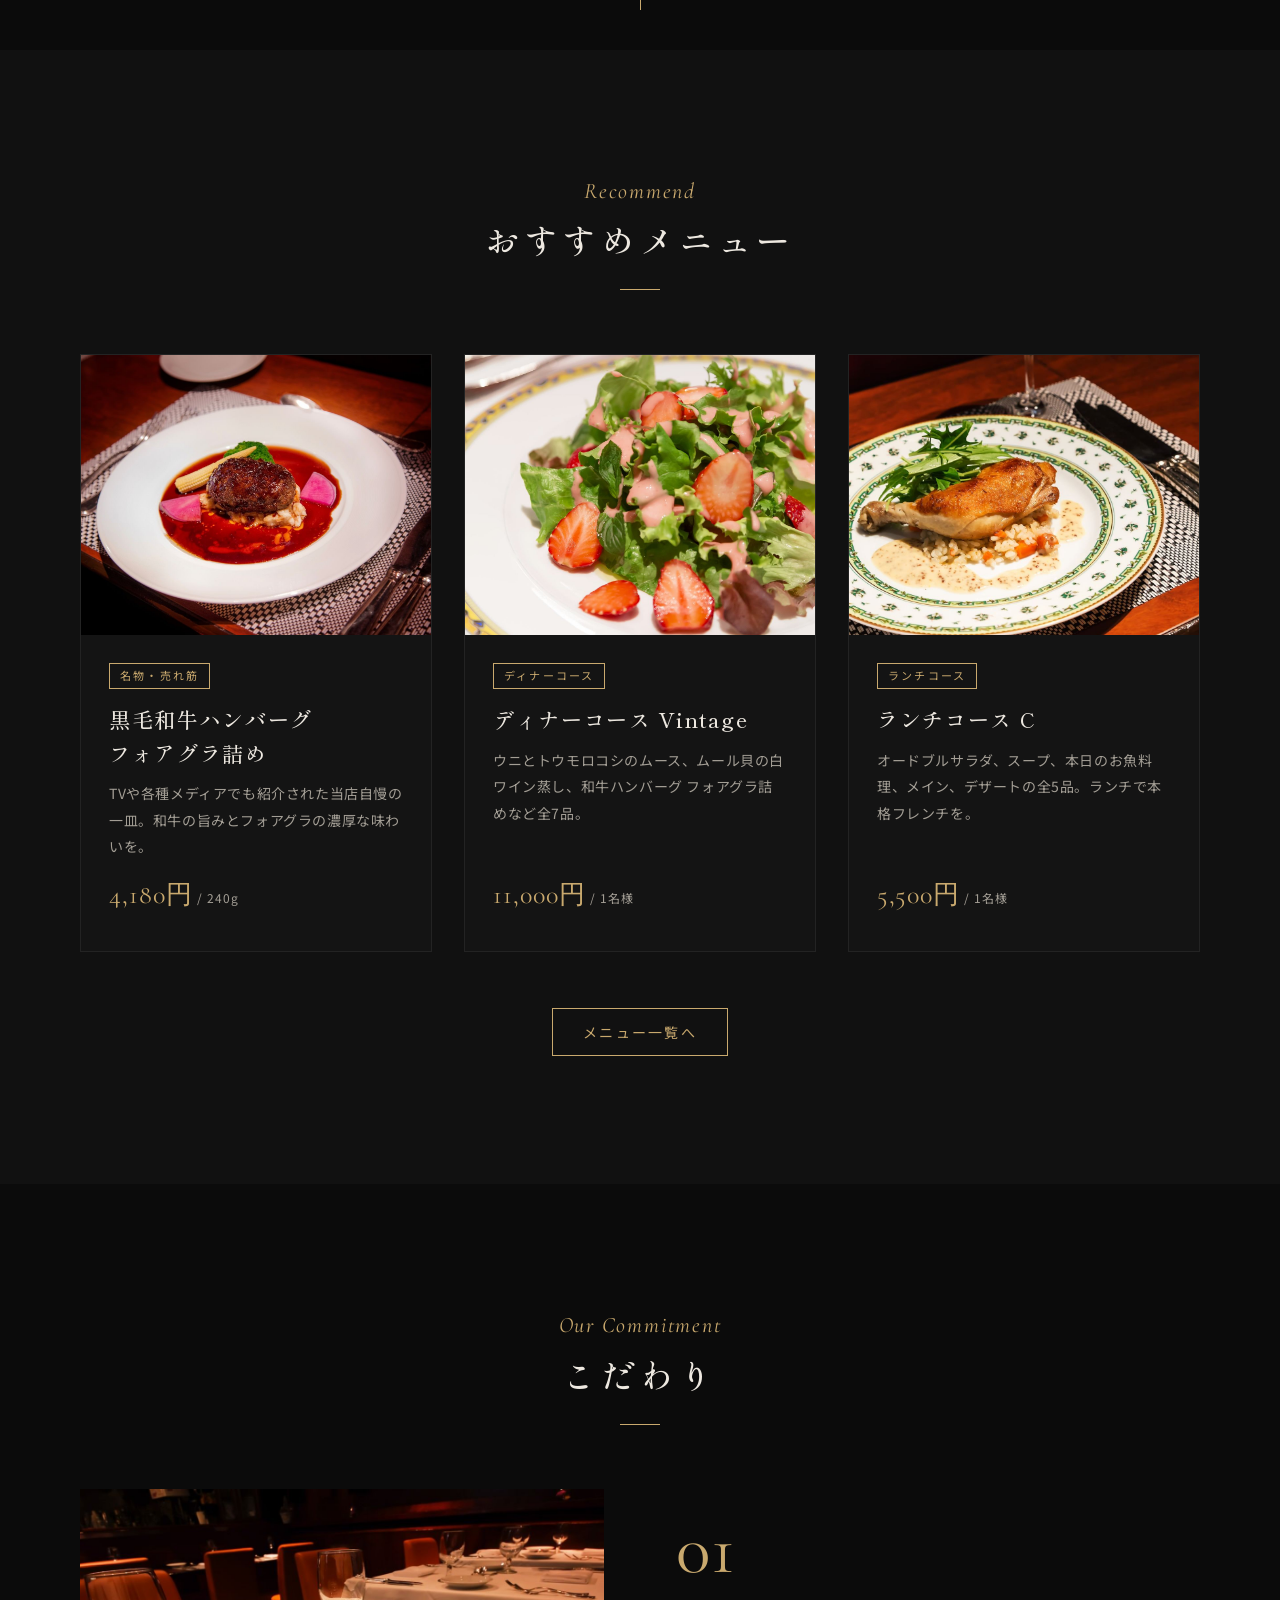
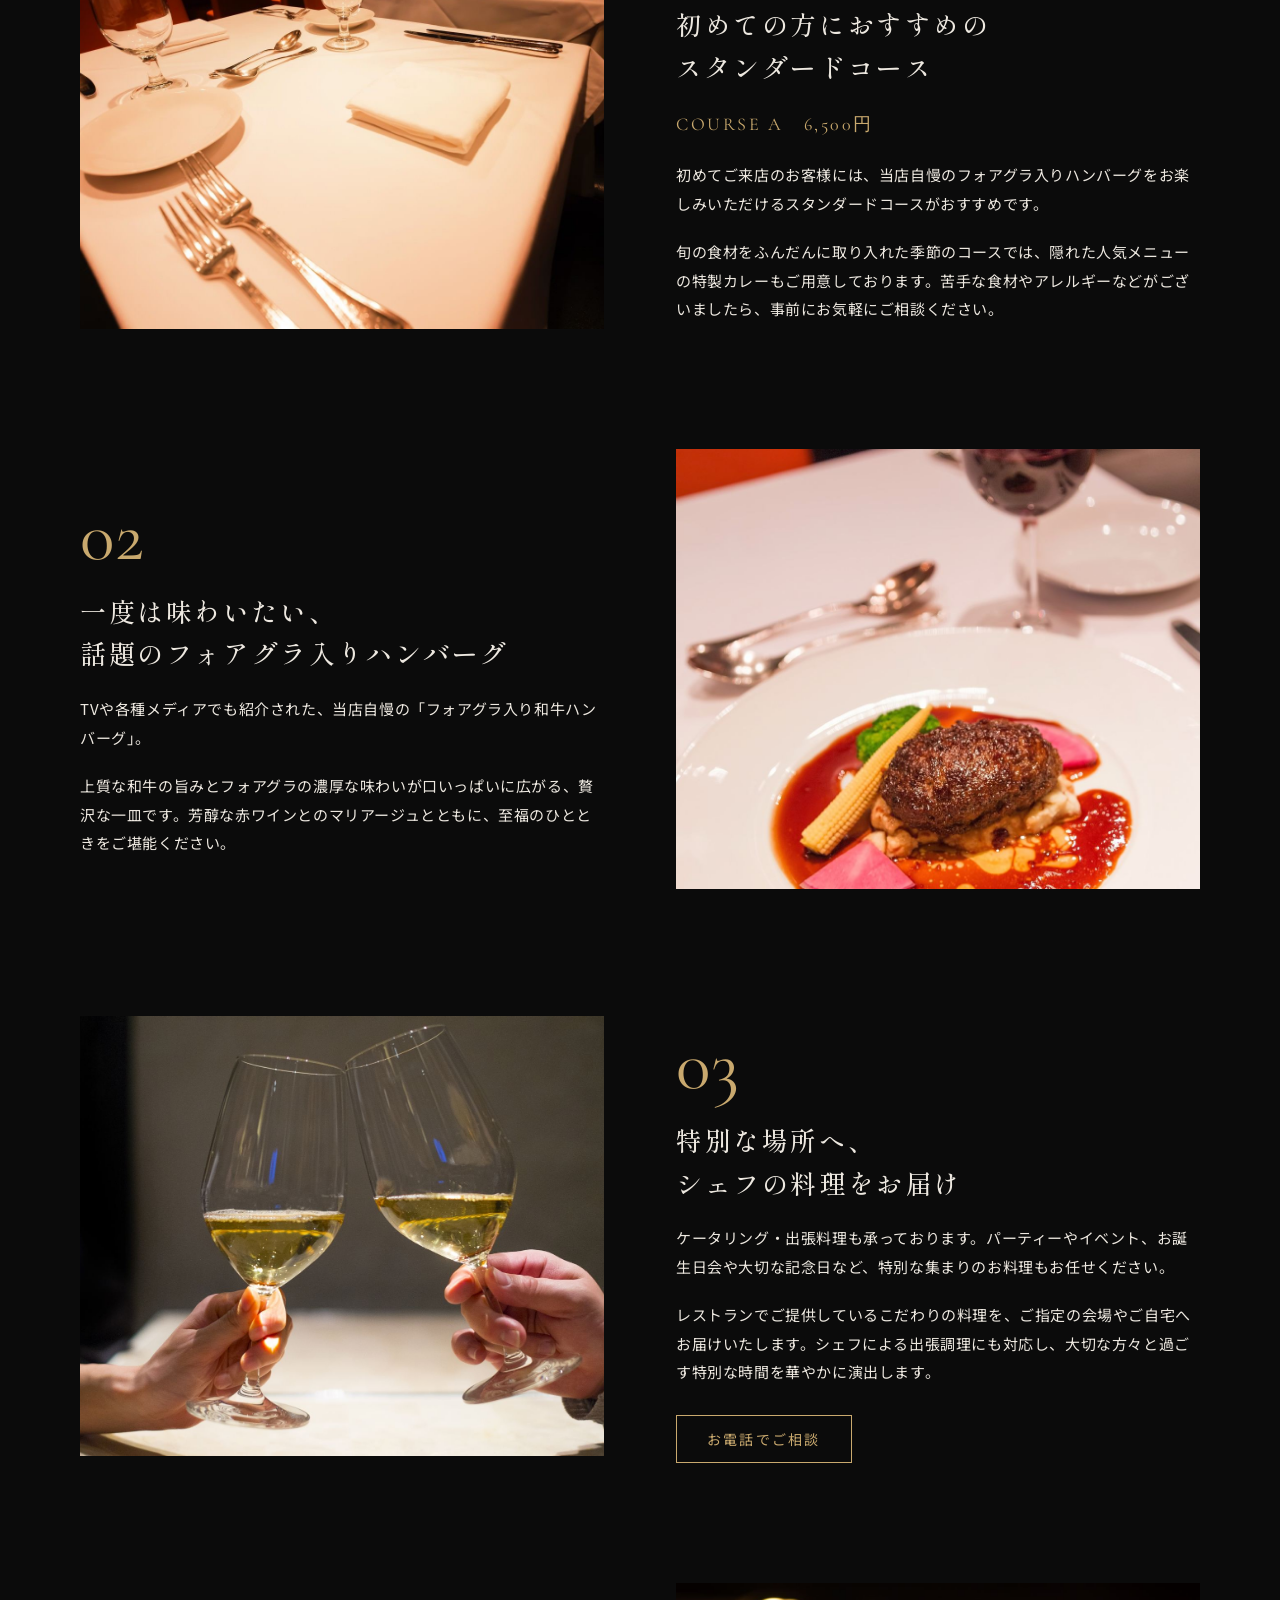
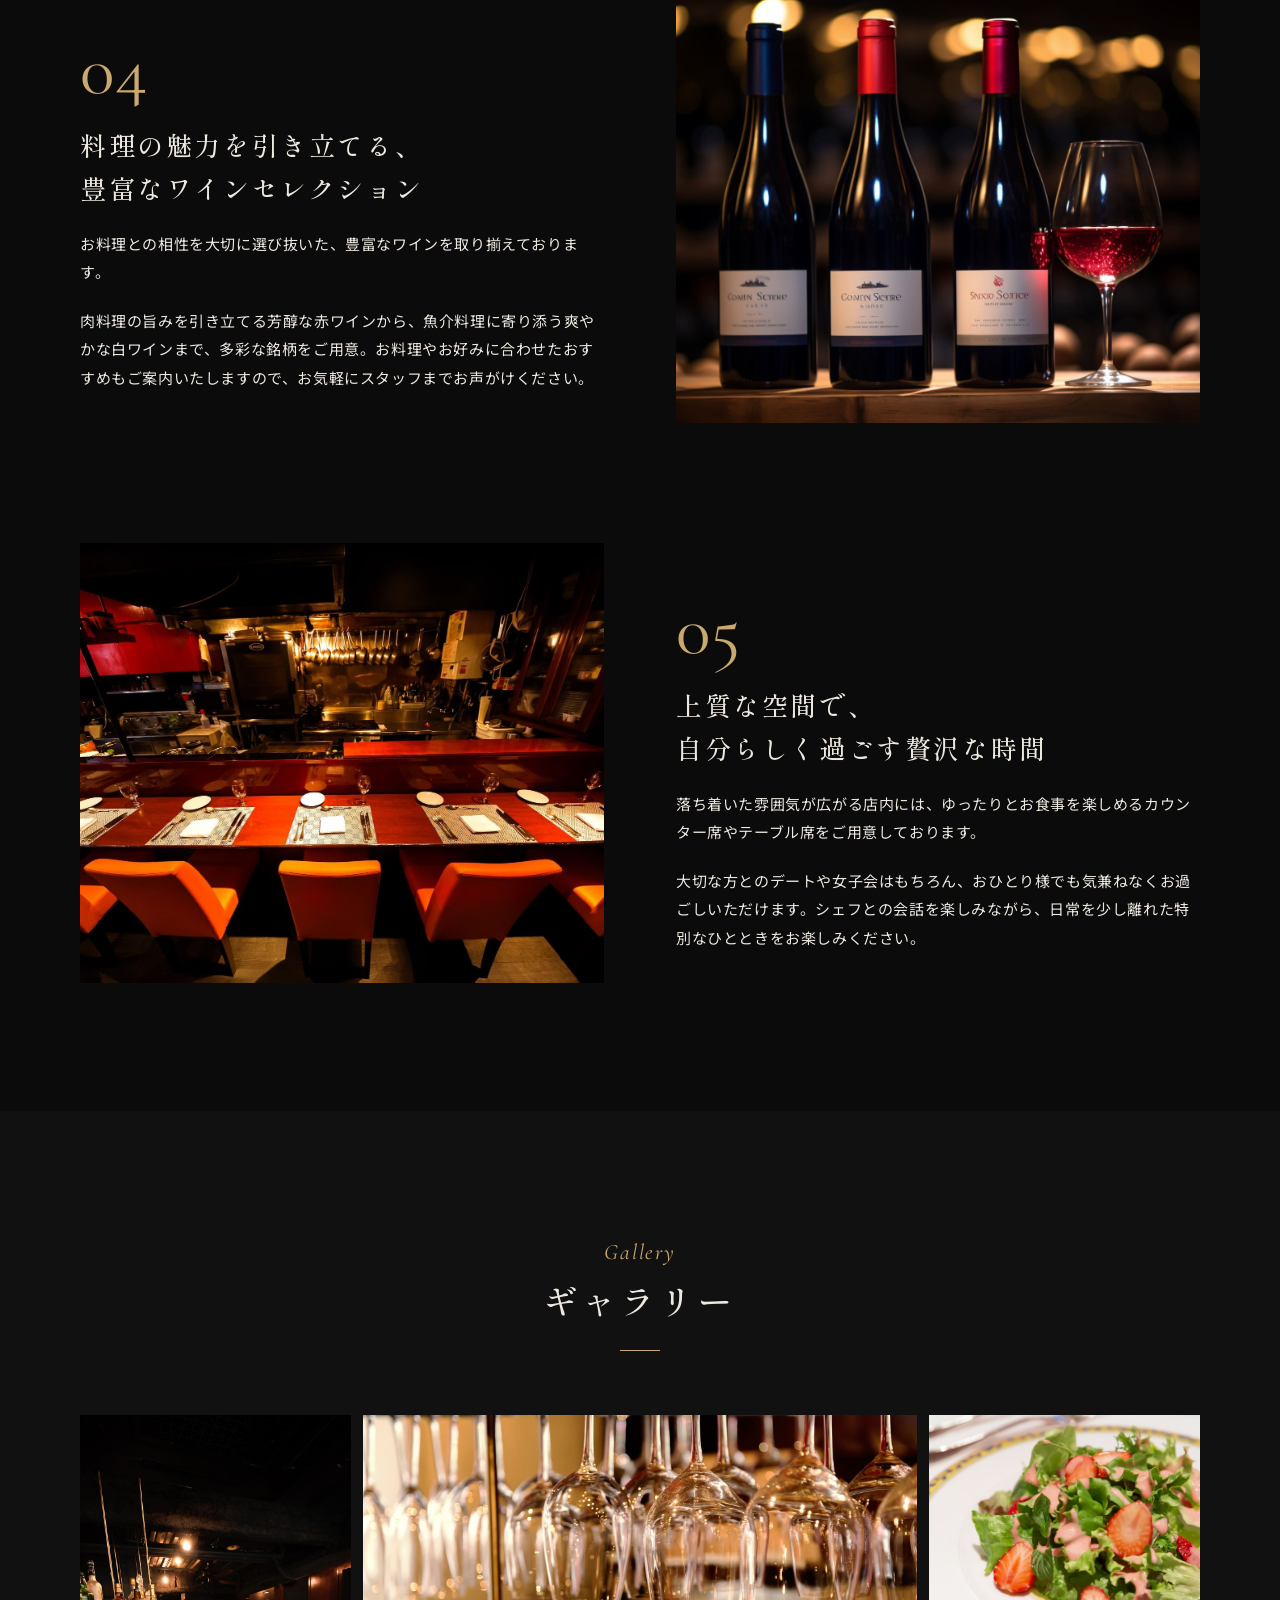
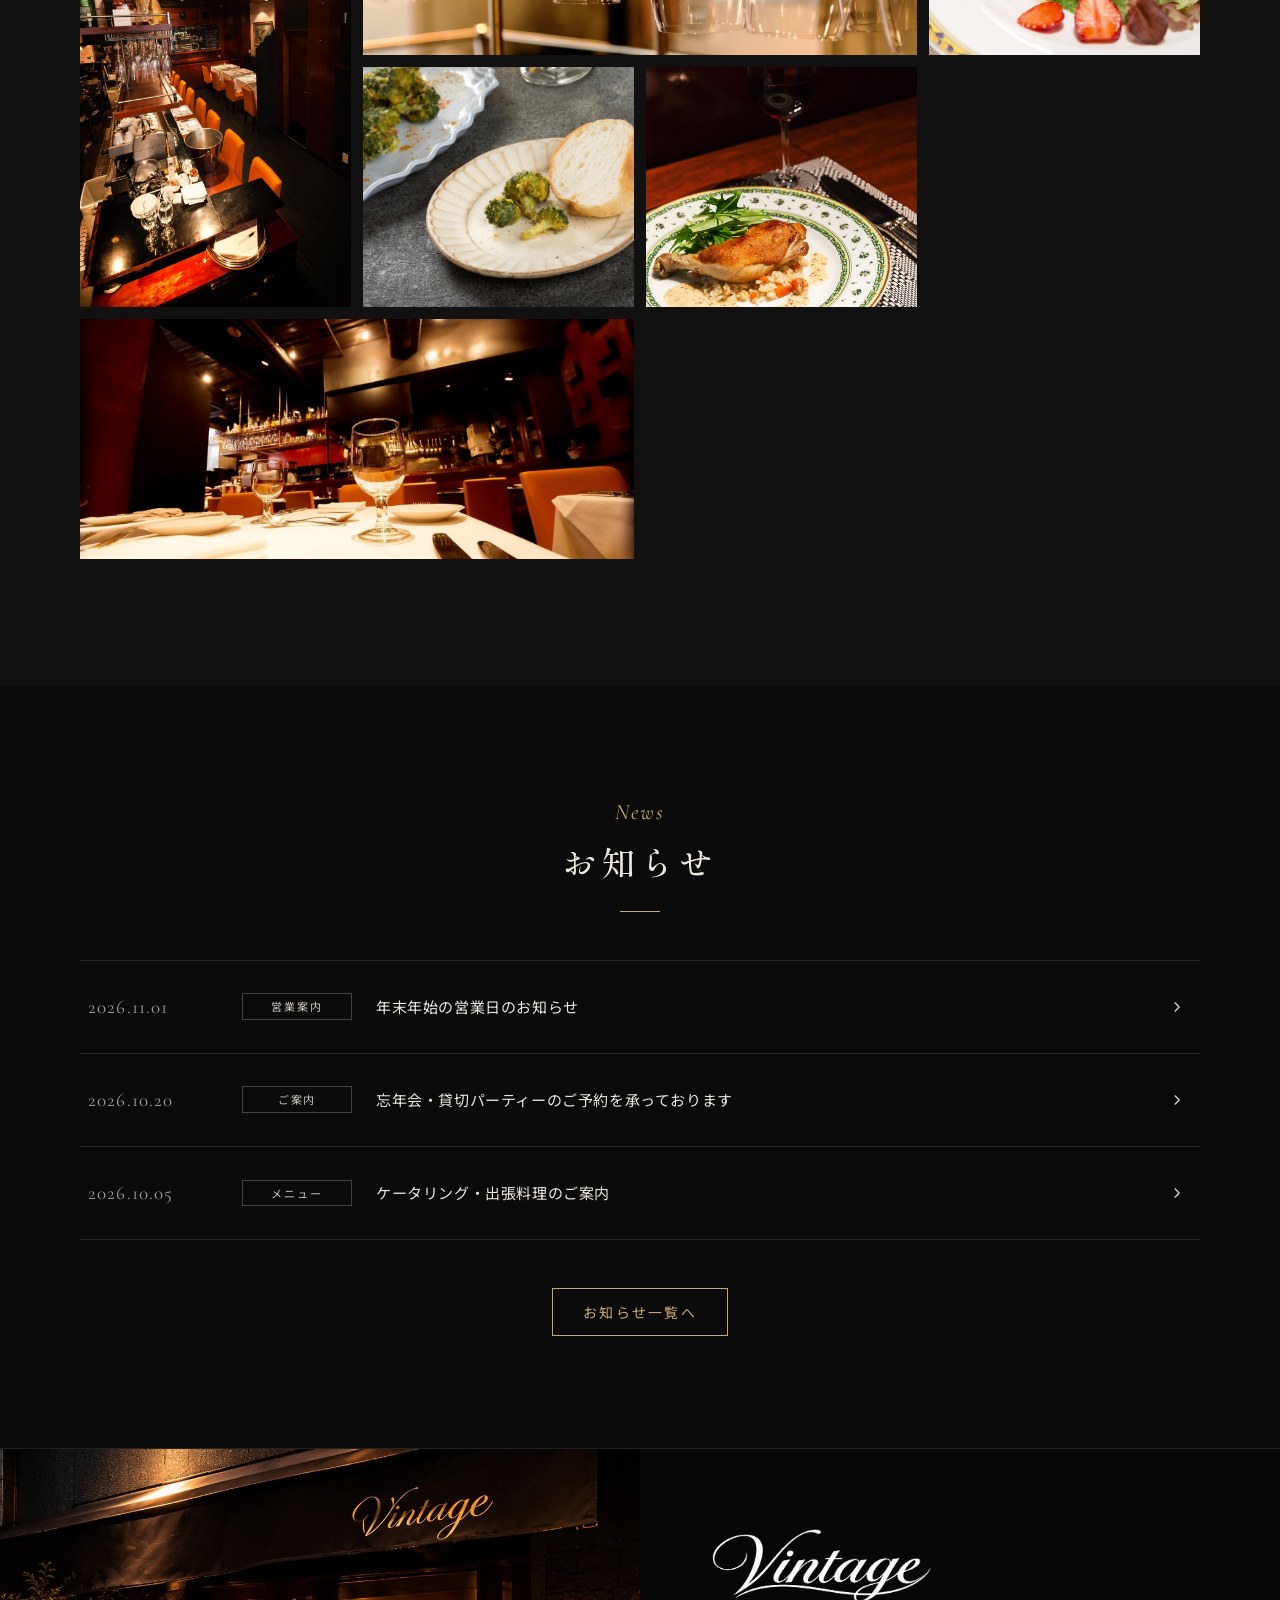
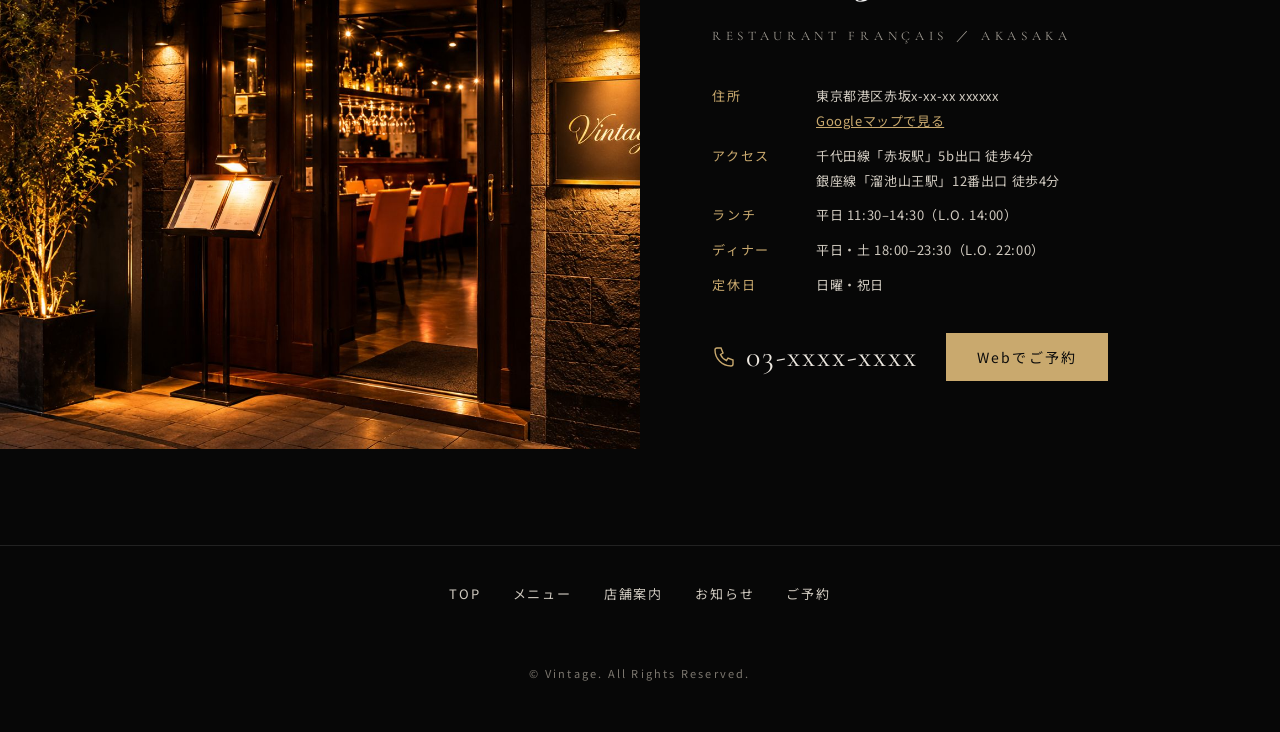
==== commit e35ab565: "メインビジュアルを読み込み直後からアニメーションさせ、コースC画像の位置を調整 - 初回表示の写真がフェード＆ズームインするように変更（読み込み時のちらつきなし） - ランチコースCのカード画像で料理" ====
--- a/index.html
+++ b/index.html
@@ -10,6 +10,7 @@
 <link href="https://fonts.googleapis.com/css2?family=Cormorant+Garamond:ital,wght@0,400;0,500;1,400&amp;family=Shippori+Mincho:wght@400;500;600&amp;family=Noto+Sans+JP:wght@400;500&amp;display=swap" rel="stylesheet">
 <link rel="stylesheet" href="assets/css/common.css">
 <link rel="stylesheet" href="assets/css/top.css">
+<script>if (!matchMedia('(prefers-reduced-motion: reduce)').matches) document.documentElement.classList.add('js');</script>
 </head>
 <body>
 <div class="vt">
@@ -102,7 +103,7 @@
 </div>
 </article>
 <article class="card">
-<img src="assets/images/chicken.jpg" alt="コンフィとワイン">
+<img src="assets/images/chicken.jpg" alt="コンフィとワイン" style="object-position: center 82%">
 <div class="card-b">
 <span class="tag">ランチコース</span>
 <h3>ランチコース C</h3>
--- a/assets/css/top.css
+++ b/assets/css/top.css
@@ -9,6 +9,7 @@
 .mv-half + .mv-half{border-left:1px solid #000}
 .slide{position:absolute;inset:0;width:100%;height:100%;object-fit:cover;opacity:0;transform:scale(1.08);transition:opacity 1.6s ease,transform 7s ease-out}
 .slide.on{opacity:1;transform:scale(1)}
+.js .mv:not(.is-ready) .slide{opacity:0;transform:scale(1.08)}
 .mv-veil{position:absolute;inset:0;background:rgba(0,0,0,.28);pointer-events:none}
 .mv-logo{position:absolute;left:50%;top:50%;transform:translate(-50%,-50%);width:min(560px,70%);text-align:center;pointer-events:none}
 .mv-logo img{width:100%;height:auto;margin:0 auto;filter:drop-shadow(0 4px 24px rgba(0,0,0,.55))}
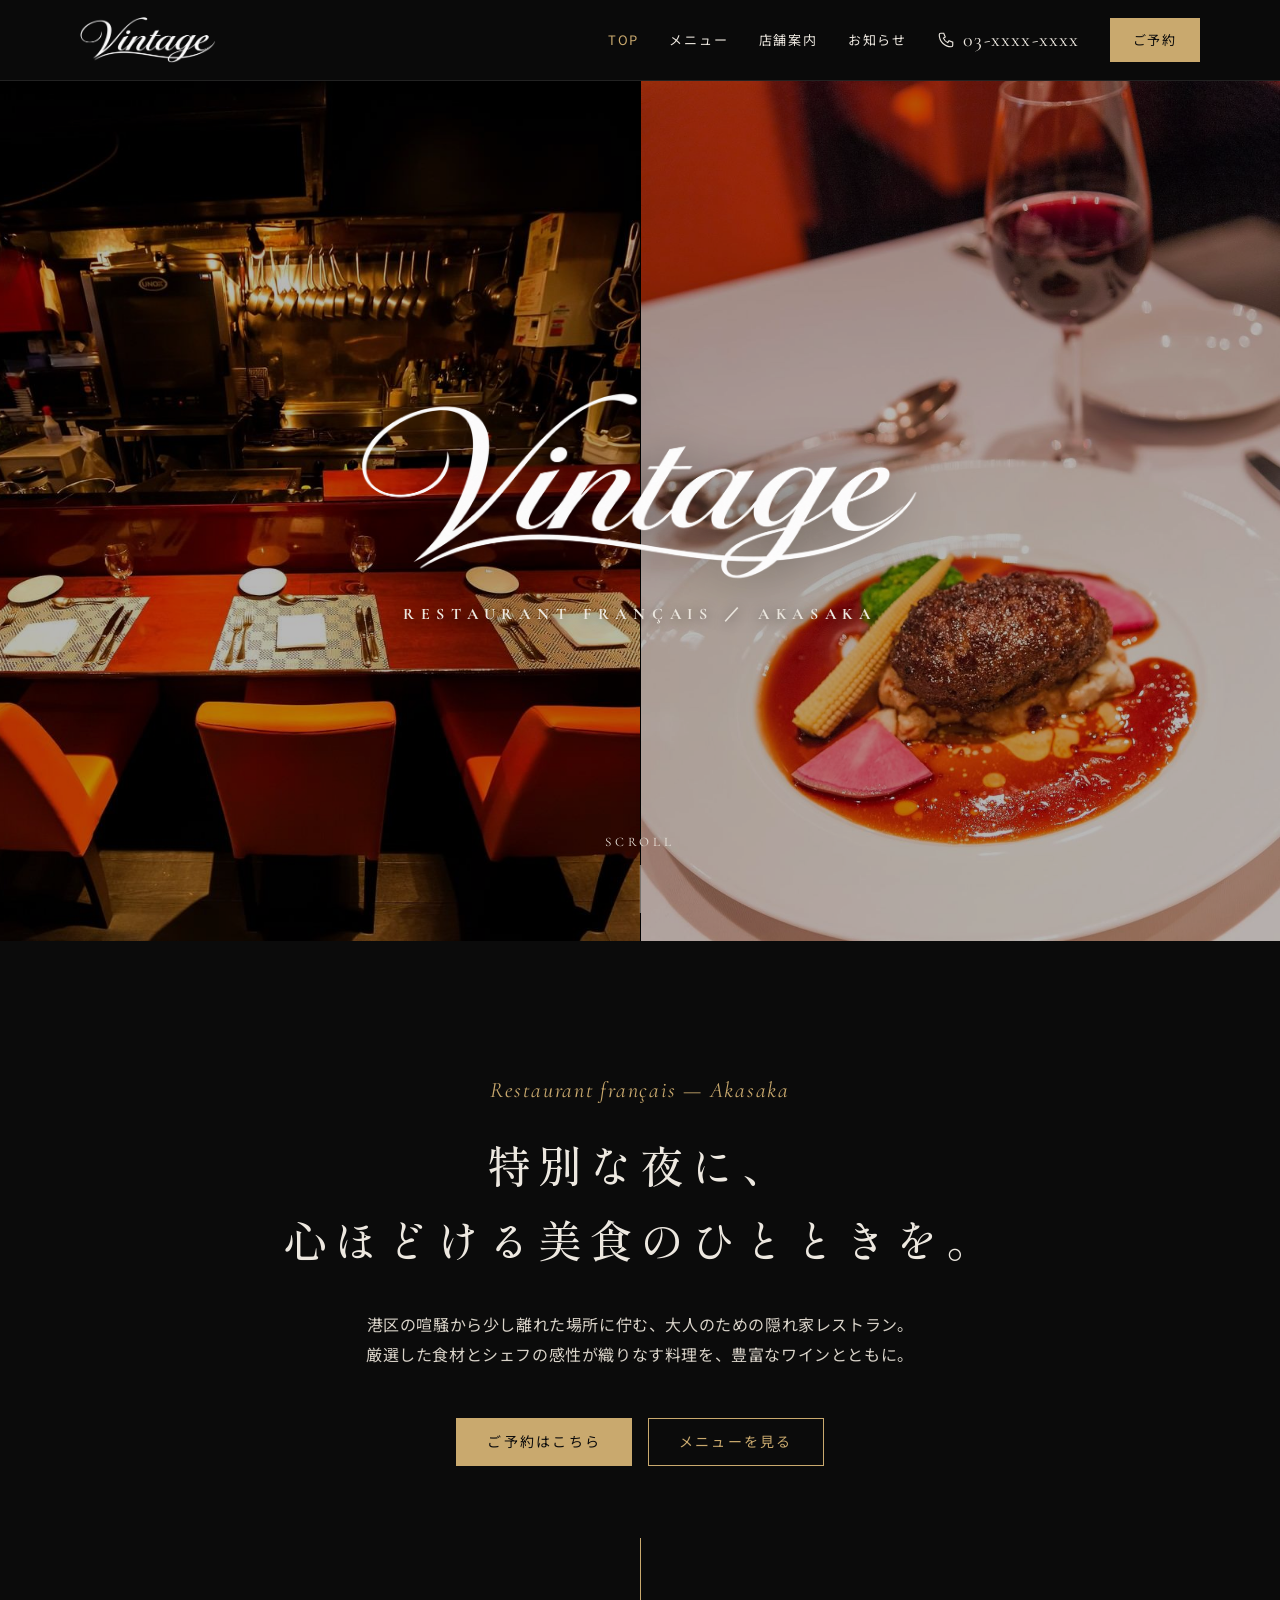
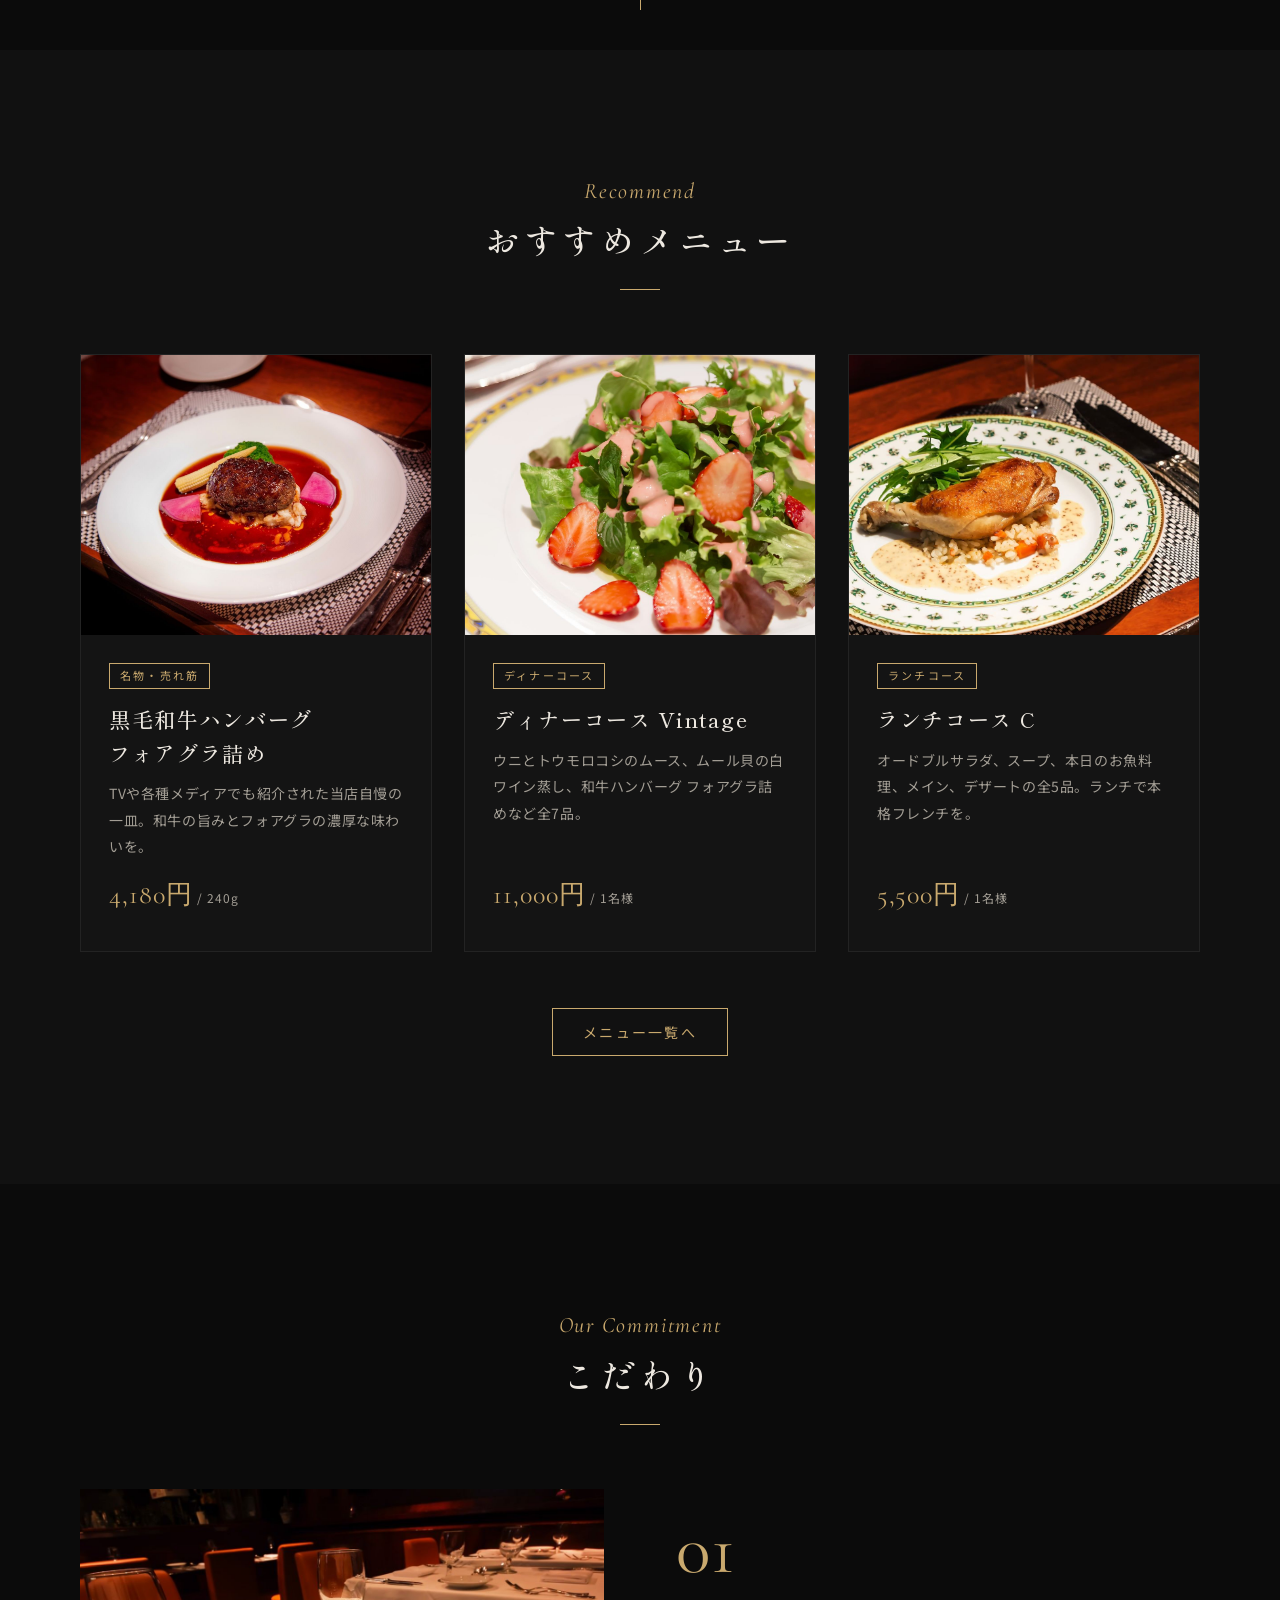
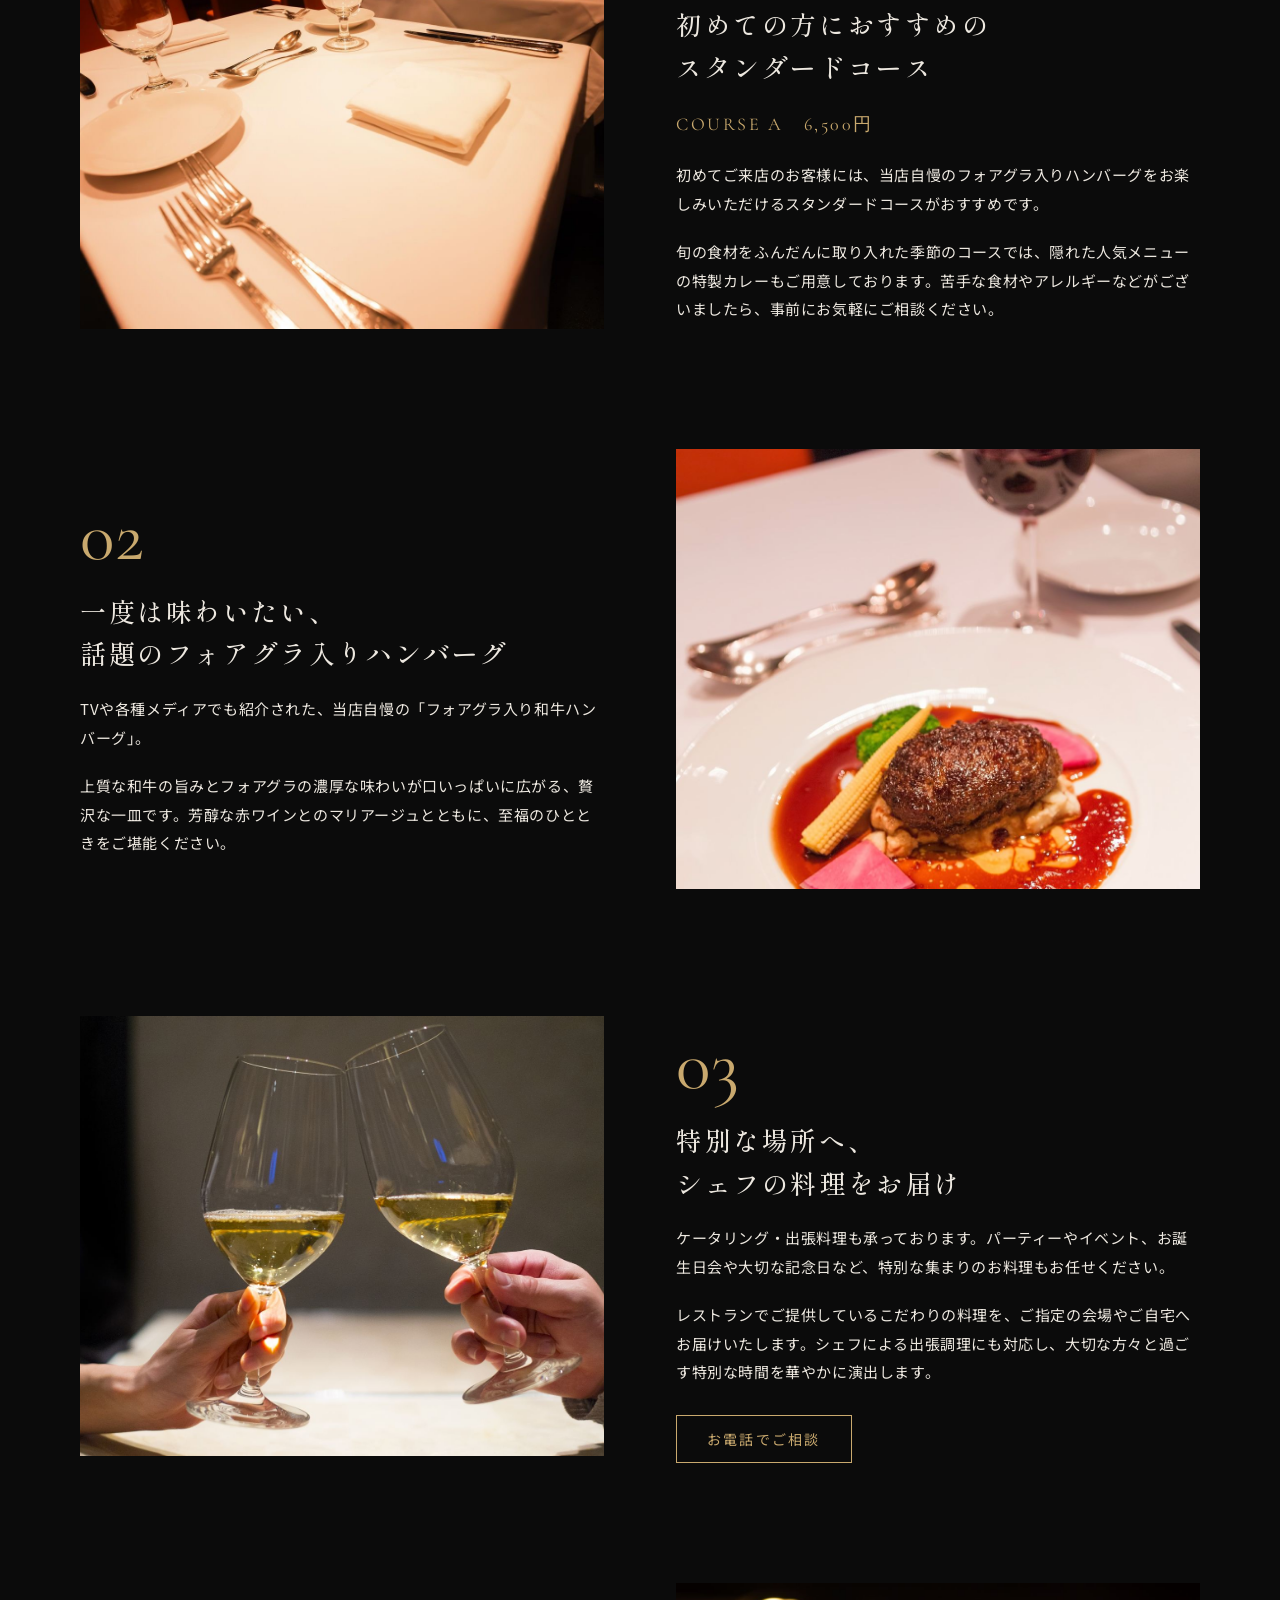
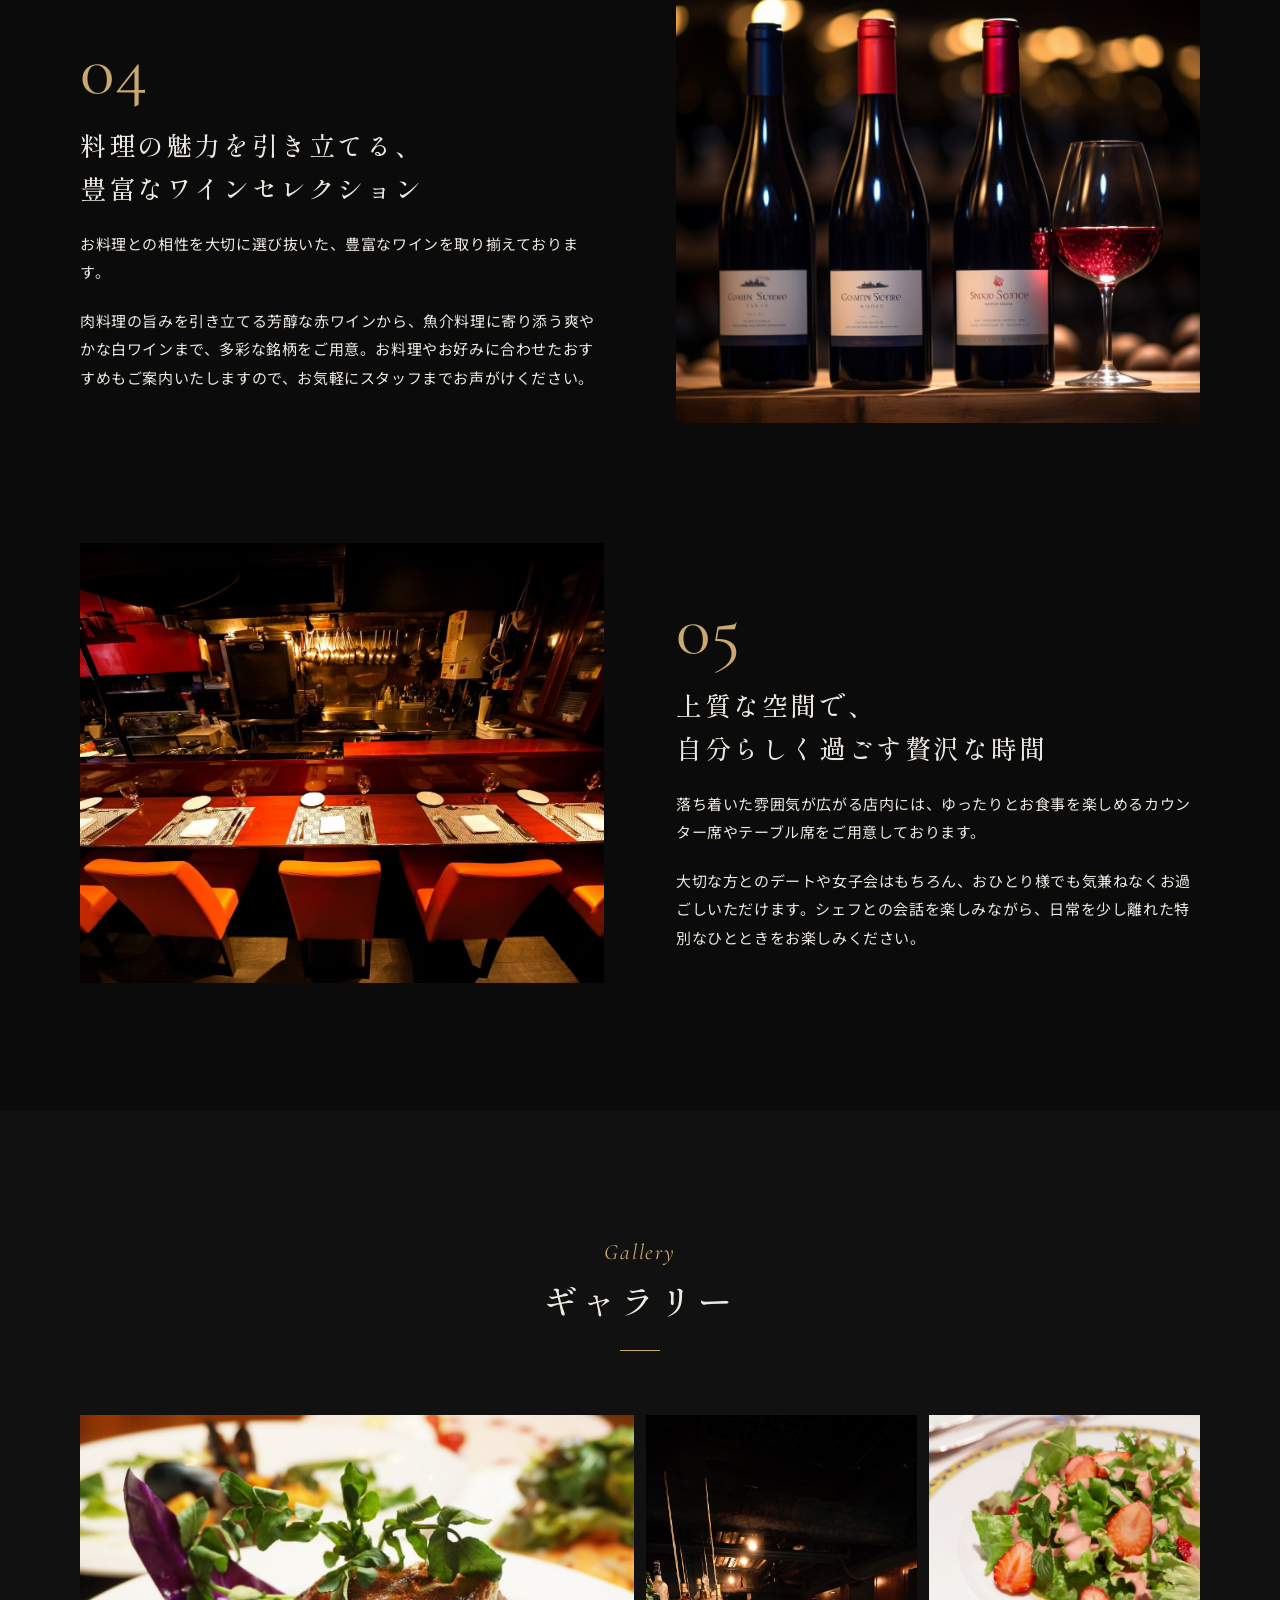
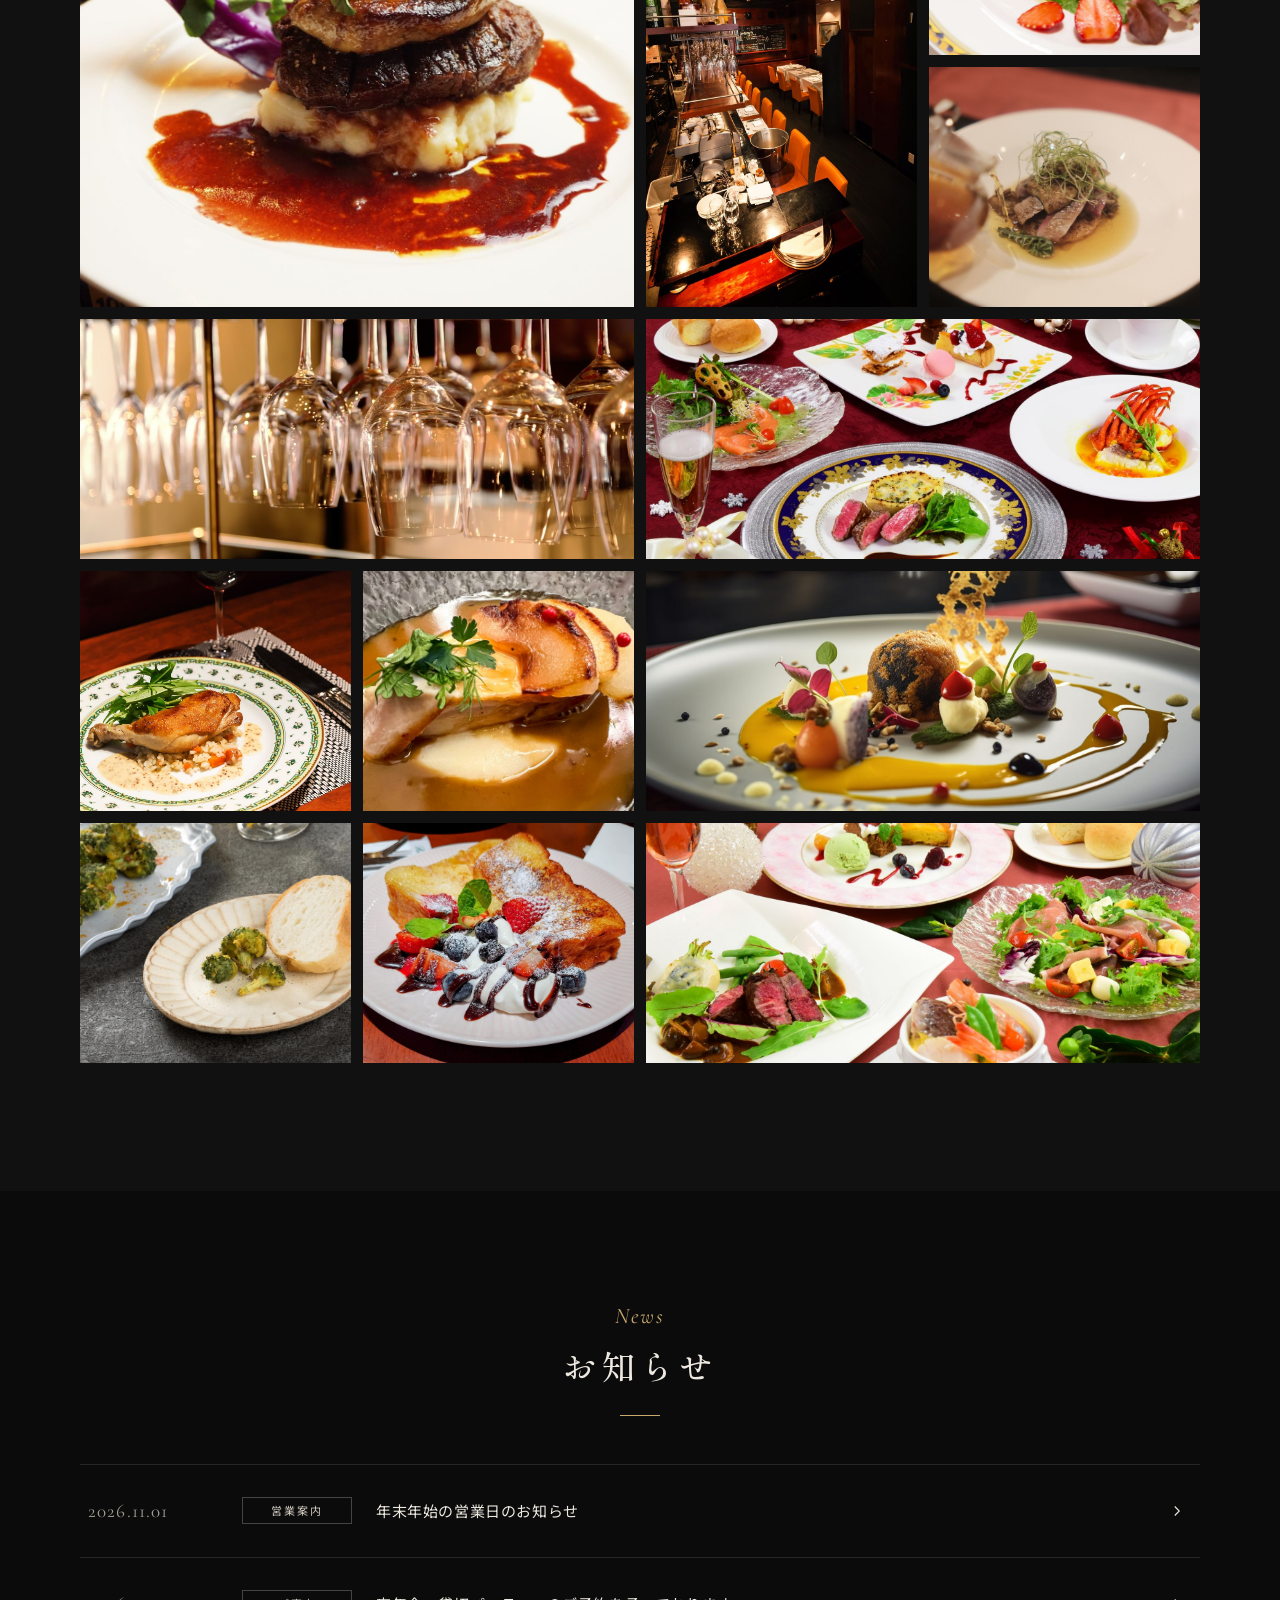
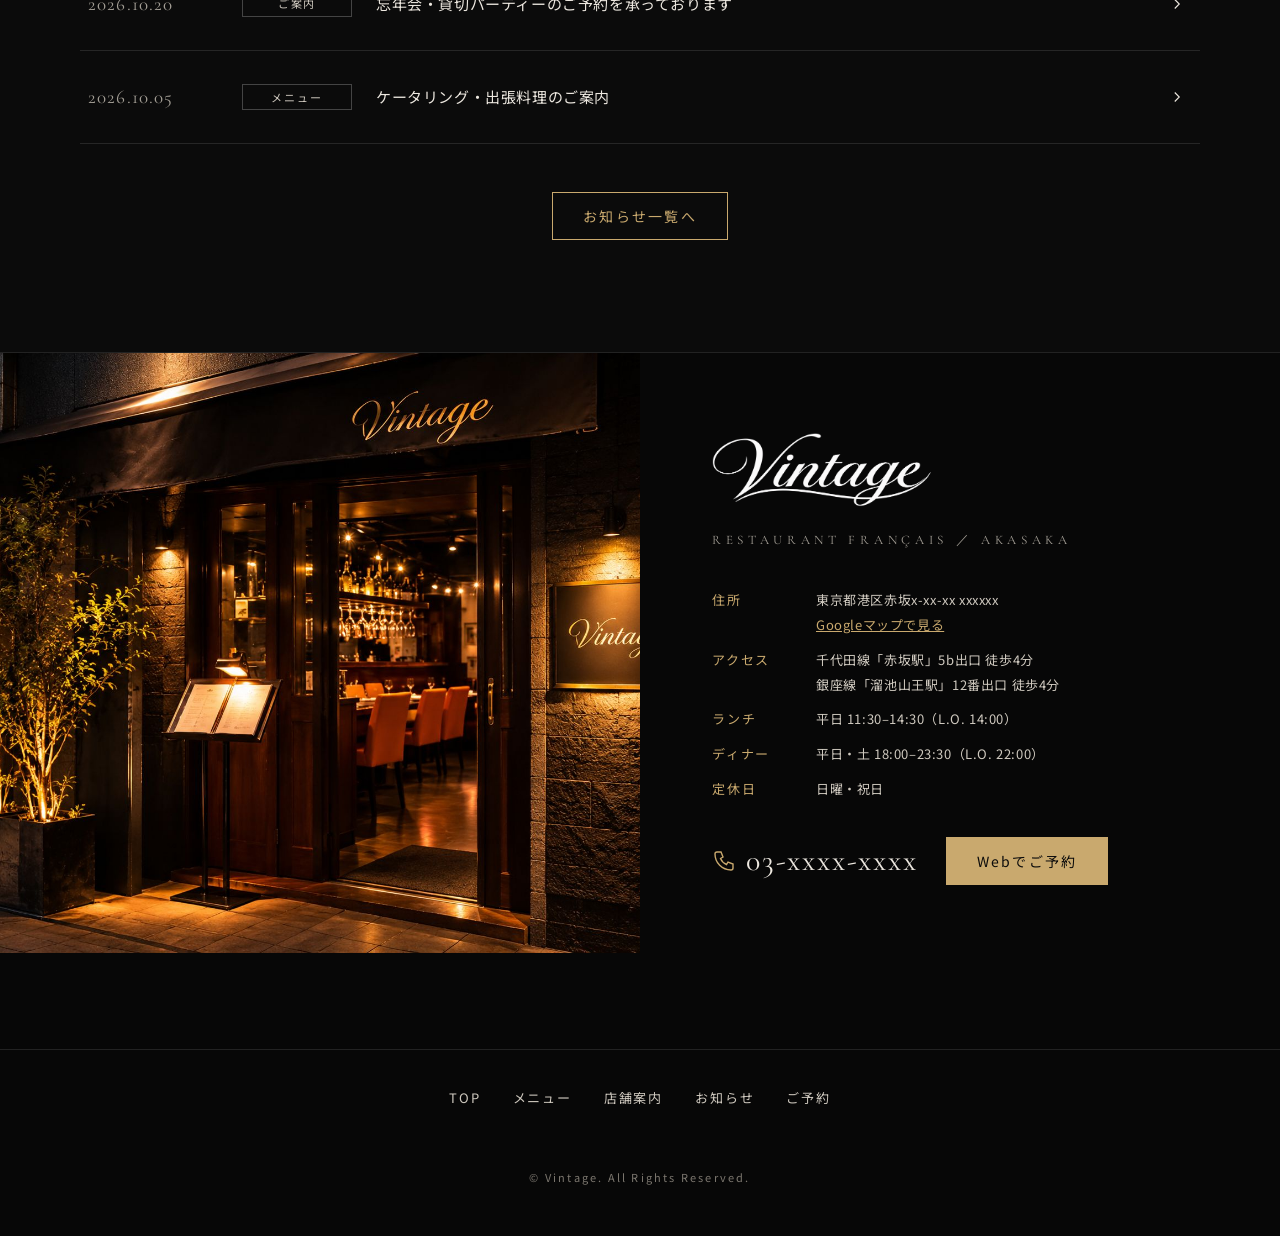
==== commit 0b1acac0: "ギャラリーに料理写真を7枚追加 - TOP：フォアグラステーキを大きく見せる4列モザイクに再構成（12枚） - 店舗案内：既存の7枚に8枚を追加（15枚）  Co-Authored-By: Claud" ====
--- a/index.html
+++ b/index.html
@@ -185,12 +185,18 @@
 <div class="rule"></div>
 </div>
 <div class="gal">
-<img class="tall" src="assets/images/interior-v.jpg" alt="店内の奥行き">
-<img class="wide" src="assets/images/glasses.jpg" alt="吊るされたワイングラス">
-<img src="assets/images/salad.jpg" alt="苺のサラダ">
-<img src="assets/images/broccoli.jpg" alt="ブロッコリーのフリットとパン">
-<img src="assets/images/chicken.jpg" alt="コンフィと赤ワイン">
-<img class="wide" src="assets/images/fork.jpg" alt="テーブル席の眺め">
+<img class="big" src="assets/images/foiegras.jpg" alt="フォアグラをのせた牛フィレのステーキ" style="object-position: 40% 60%" loading="lazy">
+<img class="tall" src="assets/images/interior-v.jpg" alt="店内の奥行き" loading="lazy">
+<img src="assets/images/salad.jpg" alt="苺のサラダ" loading="lazy">
+<img src="assets/images/pour.jpg" alt="ソースを注ぐ肉料理の一皿" style="object-position: 62% center" loading="lazy">
+<img class="wide" src="assets/images/glasses.jpg" alt="吊るされたワイングラス" loading="lazy">
+<img class="wide" src="assets/images/course-xmas.jpg" alt="シャンパンと並ぶディナーコース" loading="lazy">
+<img src="assets/images/chicken.jpg" alt="コンフィと赤ワイン" style="object-position: center 70%" loading="lazy">
+<img src="assets/images/apple-chicken.jpg" alt="焼きりんごを添えた鶏肉料理" loading="lazy">
+<img class="wide" src="assets/images/plated.jpg" alt="彩り豊かに盛り付けた一皿" loading="lazy">
+<img src="assets/images/broccoli.jpg" alt="ブロッコリーのフリットとパン" loading="lazy">
+<img src="assets/images/frenchtoast.jpg" alt="ベリーを添えたフレンチトースト" loading="lazy">
+<img class="wide" src="assets/images/course-party.jpg" alt="肉料理とサラダのパーティーコース" loading="lazy">
 </div>
 </div>
 </section>
--- a/assets/css/top.css
+++ b/assets/css/top.css
@@ -41,6 +41,7 @@
 .gal img{width:100%;height:100%;object-fit:cover}
 .gal .tall{grid-row:span 2}
 .gal .wide{grid-column:span 2}
+.gal .big{grid-column:span 2;grid-row:span 2}
 .news{border-top:1px solid #262626;margin:0;padding:0;list-style:none}
 .news li{border-bottom:1px solid #262626}
 .news a{display:grid;grid-template-columns:130px 110px minmax(0,1fr) 24px;gap:24px;align-items:center;padding:28px 8px;color:#EDE8E0;text-decoration:none}
